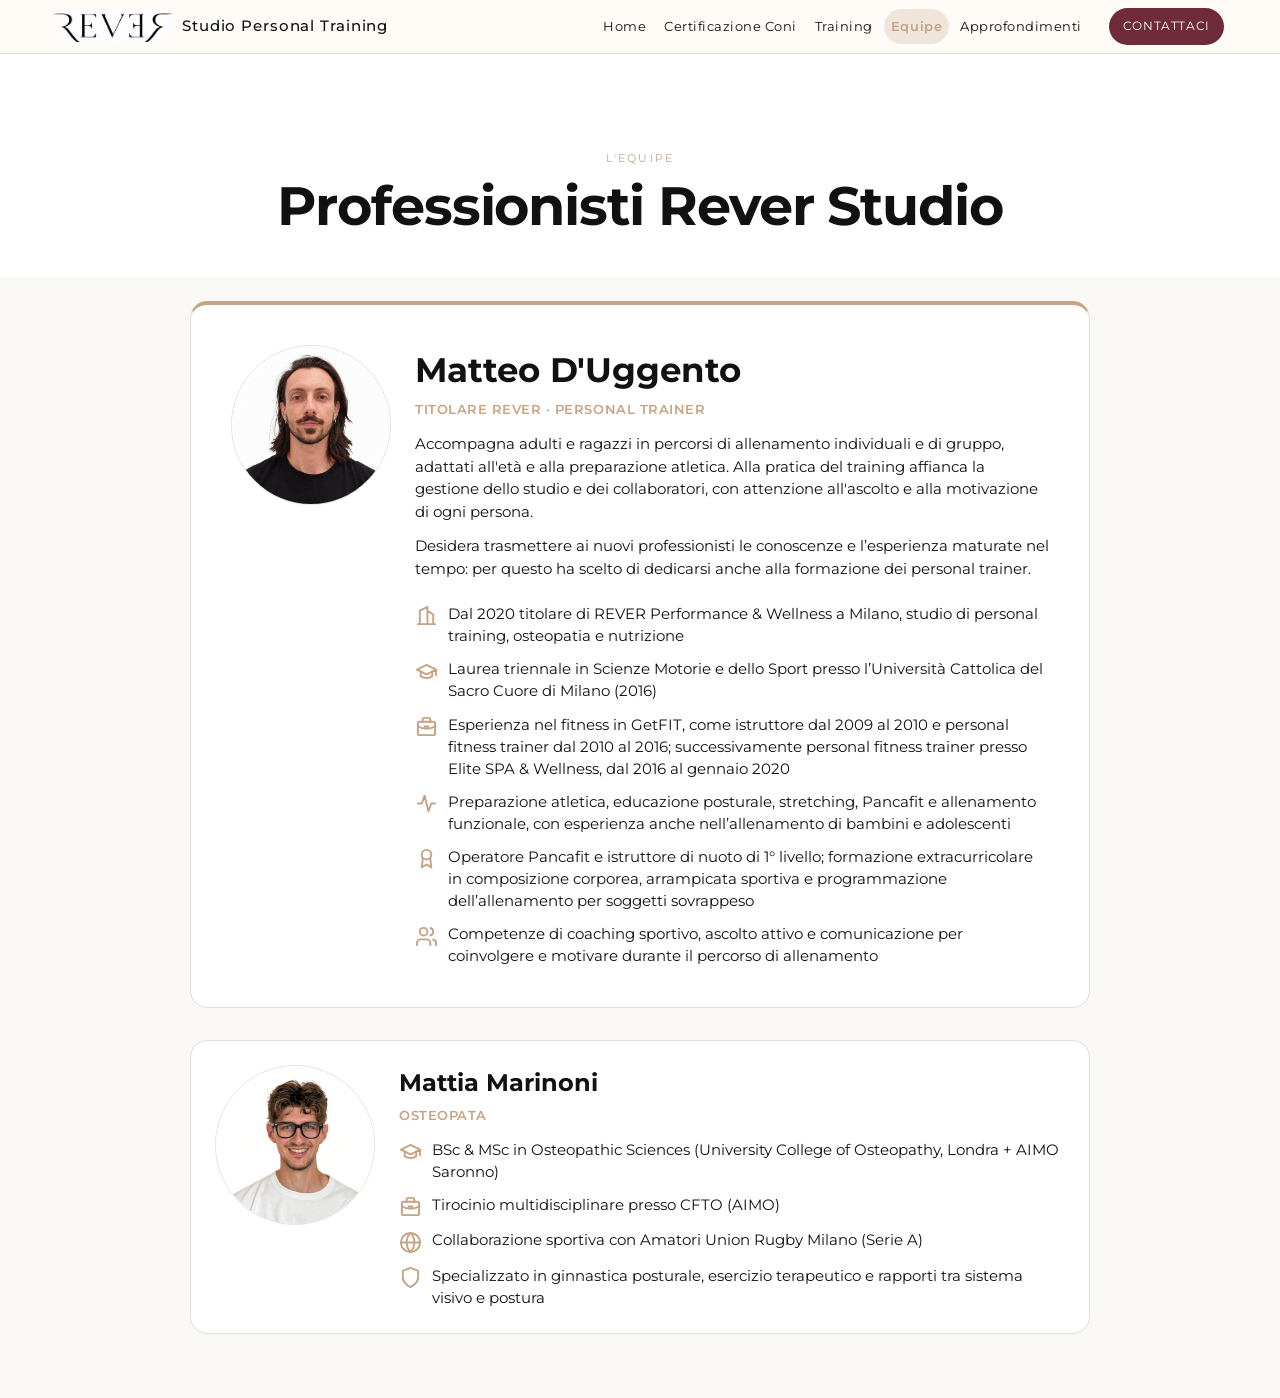
==== equipe.html @ 89bd0566 "Nasconde temporaneamente le sezioni Salute e Beauty Co-Authored-By: Claude Opus 5.5 <noreply@anthrop" ====
<!DOCTYPE html>
<html lang="it">
<head>
  <meta charset="UTF-8" />
  <meta name="viewport" content="width=device-width, initial-scale=1" />
  <title>L'Equipe — Studio Rever</title>
  <meta name="description" content="Il team di Studio Rever: Matteo D’Uggento, titolare e personal trainer, e Mattia Marinoni, osteopata." />
  <link rel="icon" type="image/svg+xml" href="images/favicon.svg" />
  <link rel="preconnect" href="https://fonts.googleapis.com" />
  <link rel="preconnect" href="https://fonts.gstatic.com" crossorigin />
  <link href="https://fonts.googleapis.com/css2?family=Montserrat:wght@400;500;600;700&display=swap" rel="stylesheet" />
  <link rel="stylesheet" href="css/style.css" />
</head>
<body>
  <header class="nav">
    <div class="nav-bar">
      <a class="brand" href="index.html">
        <span class="brand-logo" role="img" aria-label="Rever"><img src="images/rever-wordmark.png" alt="" /></span>
        <span class="brand-text">Studio Personal Training</span>
      </a>
      <nav class="nav-links" aria-label="Principale">
        <a href="index.html">Home</a>
        <a href="formazione.html">Certificazione Coni</a>
        <a href="training.html">Training</a>
        <a href="index.html#salute" hidden>Salute</a>
        <a href="index.html#beauty" hidden>Beauty</a>
        <a href="equipe.html" class="active" aria-current="page">Equipe</a>
        <a href="index.html#approfondimenti">Approfondimenti</a>
      </nav>
      <div class="nav-actions">
        <a class="cta" href="https://wa.me/39XXXXXXXXXX" target="_blank" rel="noopener">Contattaci</a>
        <button class="nav-toggle" type="button" aria-label="Apri menu" aria-expanded="false">
          <span></span><span></span>
        </button>
      </div>
    </div>
    <nav class="nav-mobile" hidden aria-label="Mobile">
      <a href="index.html">Home</a>
      <a href="formazione.html">Certificazione Coni</a>
      <a href="training.html">Training</a>
      <a href="index.html#salute" hidden>Salute</a>
      <a href="index.html#beauty" hidden>Beauty</a>
      <a href="equipe.html" class="active" aria-current="page">Equipe</a>
      <a href="index.html#approfondimenti">Approfondimenti</a>
      <a class="cta" href="https://wa.me/39XXXXXXXXXX" target="_blank" rel="noopener">Contattaci</a>
    </nav>
  </header>

  <main>
    <section class="page-hero">
      <p class="eyebrow">L'Equipe</p>
      <h1>Professionisti Rever Studio</h1>
    </section>

    <section class="equipe">
      <div class="container">
        <article class="member member-owner" aria-labelledby="matteo-name">
          <img class="matteo-portrait" src="images/matteo-ritratto-barba.png" alt="Matteo D’Uggento" />
          <div class="member-info">
            <h2 id="matteo-name">Matteo D'Uggento</h2>
            <p class="role">Titolare REVER · Personal Trainer</p>
            <p>Accompagna adulti e ragazzi in percorsi di allenamento individuali e di gruppo, adattati all'età e alla preparazione atletica. Alla pratica del training affianca la gestione dello studio e dei collaboratori, con attenzione all'ascolto e alla motivazione di ogni persona.</p>
            <p>Desidera trasmettere ai nuovi professionisti le conoscenze e l’esperienza maturate nel tempo: per questo ha scelto di dedicarsi anche alla formazione dei personal trainer.</p>
            <ul class="cv-list">
              <li><svg class="icon" aria-hidden="true" focusable="false" viewBox="0 0 24 24" width="20" height="20" fill="none" stroke="currentColor" stroke-width="2" stroke-linecap="round" stroke-linejoin="round"><path d="M3 21h18M5 21V7l8-4v18M19 21V11l-6-4"/></svg><span>Dal 2020 titolare di REVER Performance &amp; Wellness a Milano, studio di personal training, osteopatia e nutrizione</span></li>
              <li><svg class="icon" aria-hidden="true" focusable="false" viewBox="0 0 24 24" width="20" height="20" fill="none" stroke="currentColor" stroke-width="2" stroke-linecap="round" stroke-linejoin="round"><path d="M22 10v6M2 10l10-5 10 5-10 5z"/><path d="M6 12v5c3 1.7 6 1.7 6 1.7s3 0 6-1.7v-5"/></svg><span>Laurea triennale in Scienze Motorie e dello Sport presso l’Università Cattolica del Sacro Cuore di Milano (2016)</span></li>
              <li><svg class="icon" aria-hidden="true" focusable="false" viewBox="0 0 24 24" width="20" height="20" fill="none" stroke="currentColor" stroke-width="2" stroke-linecap="round" stroke-linejoin="round"><rect x="3" y="7" width="18" height="14" rx="2"/><path d="M8 7V5a2 2 0 0 1 2-2h4a2 2 0 0 1 2 2v2M3 12a20 20 0 0 0 18 0M10 12h4"/></svg><span>Esperienza nel fitness in GetFIT, come istruttore dal 2009 al 2010 e personal fitness trainer dal 2010 al 2016; successivamente personal fitness trainer presso Elite SPA &amp; Wellness, dal 2016 al gennaio 2020</span></li>
              <li><svg class="icon" aria-hidden="true" focusable="false" viewBox="0 0 24 24" width="20" height="20" fill="none" stroke="currentColor" stroke-width="2" stroke-linecap="round" stroke-linejoin="round"><path d="M3 12h4l3-8 4 16 3-8h4"/></svg><span>Preparazione atletica, educazione posturale, stretching, Pancafit e allenamento funzionale, con esperienza anche nell’allenamento di bambini e adolescenti</span></li>
              <li><svg class="icon" aria-hidden="true" focusable="false" viewBox="0 0 24 24" width="20" height="20" fill="none" stroke="currentColor" stroke-width="2" stroke-linecap="round" stroke-linejoin="round"><circle cx="12" cy="8" r="5"/><path d="m8.2 11.3-1.2 10 5-3 5 3-1.2-10"/></svg><span>Operatore Pancafit e istruttore di nuoto di 1° livello; formazione extracurricolare in composizione corporea, arrampicata sportiva e programmazione dell’allenamento per soggetti sovrappeso</span></li>
              <li><svg class="icon" aria-hidden="true" focusable="false" viewBox="0 0 24 24" width="20" height="20" fill="none" stroke="currentColor" stroke-width="2" stroke-linecap="round" stroke-linejoin="round"><path d="M16 21v-2a4 4 0 0 0-4-4H6a4 4 0 0 0-4 4v2M22 21v-2a4 4 0 0 0-3-3.87"/><circle cx="9" cy="7" r="4"/><path d="M16 3.13a4 4 0 0 1 0 7.75"/></svg><span>Competenze di coaching sportivo, ascolto attivo e comunicazione per coinvolgere e motivare durante il percorso di allenamento</span></li>
            </ul>
          </div>
        </article>

        <article class="member">
          <span class="marinoni-frame"><img src="images/mattia-marinoni.jpg" alt="Mattia Marinoni" /></span>
          <div class="member-info">
            <h2>Mattia Marinoni</h2>
            <p class="role">Osteopata</p>
            <ul class="cv-list">
              <li><svg class="icon" viewBox="0 0 24 24" width="20" height="20" fill="none" stroke="currentColor" stroke-width="2" stroke-linecap="round" stroke-linejoin="round"><path d="M22 10v6M2 10l10-5 10 5-10 5z"/><path d="M6 12v5c3 1.7 6 1.7 6 1.7s3 0 6-1.7v-5"/></svg> BSc & MSc in Osteopathic Sciences (University College of Osteopathy, Londra + AIMO Saronno)</li>
              <li><svg class="icon" viewBox="0 0 24 24" width="20" height="20" fill="none" stroke="currentColor" stroke-width="2" stroke-linecap="round" stroke-linejoin="round"><rect x="3" y="7" width="18" height="14" rx="2"/><path d="M8 7V5a2 2 0 0 1 2-2h4a2 2 0 0 1 2 2v2M3 12a20 20 0 0 0 18 0M10 12h4"/></svg> Tirocinio multidisciplinare presso CFTO (AIMO)</li>
              <li><svg class="icon" viewBox="0 0 24 24" width="20" height="20" fill="none" stroke="currentColor" stroke-width="2" stroke-linecap="round" stroke-linejoin="round"><circle cx="12" cy="12" r="10"/><path d="M12 2a14.5 14.5 0 0 0 0 20 14.5 14.5 0 0 0 0-20"/><path d="M2 12h20"/></svg> Collaborazione sportiva con Amatori Union Rugby Milano (Serie A)</li>
              <li><svg class="icon" viewBox="0 0 24 24" width="20" height="20" fill="none" stroke="currentColor" stroke-width="2" stroke-linecap="round" stroke-linejoin="round"><path d="M12 22s8-4 8-10V5l-8-3-8 3v7c0 6 8 10 8 10z"/></svg> Specializzato in ginnastica posturale, esercizio terapeutico e rapporti tra sistema visivo e postura</li>
            </ul>
          </div>
        </article>
      </div>
    </section>
  </main>
  <script src="js/main.js"></script>
</body>
</html>
---- css/style.css ----
:root {
  --white: #ffffff;
  --brown: #c4a484;
  --burgundy: #702b3a;
  --burgundy-dark: #4f1b27;
  --brown-light: #e8d5c4;
  --black: #111111;
  --ink: #111111;
  --muted: #5c534c;
  --paper: #ffffff;
  --cream: #faf8f5;
  --line: rgba(17, 17, 17, 0.12);
  --ease: cubic-bezier(0.2, 0, 0, 1);
}

* { box-sizing: border-box; margin: 0; padding: 0; }
html { scroll-behavior: smooth; }
body {
  font-family: "Montserrat", sans-serif;
  background: var(--cream);
  color: var(--ink);
  line-height: 1.5;
  font-weight: 400;
  overflow-x: hidden;
}
a { color: inherit; text-decoration: none; }
button { font: inherit; cursor: pointer; background: none; border: 0; }
img { max-width: 100%; height: auto; }

.nav {
  position: sticky;
  top: 0;
  z-index: 20;
  padding: 0;
  background: rgba(255, 252, 248, 0.95);
  border-bottom: 1px solid var(--line);
  backdrop-filter: blur(12px);
}
.nav-bar {
  max-width: 1200px;
  margin: 0 auto;
  display: flex;
  align-items: center;
  gap: 12px;
  padding: 10px 20px;
  background: transparent;
  border: none;
  border-radius: 0;
}
.brand {
  display: flex;
  align-items: center;
  gap: 10px;
  min-width: 0;
  flex: 1;
}
.brand-logo {
  height: 26px;
  width: auto;
  display: block;
  flex-shrink: 0;
}
.brand-text {
  font-family: "Montserrat", sans-serif;
  font-size: 0.82rem;
  font-weight: 500;
  letter-spacing: 0.06em;
  line-height: 1.15;
  color: var(--ink);
  white-space: nowrap;
  overflow: hidden;
  text-overflow: ellipsis;
}

.nav-links {
  display: none;
  margin-left: auto;
  align-items: center;
  gap: 4px;
}
.nav-links a {
  padding: 8px 12px;
  font-size: 0.84rem;
  letter-spacing: 0.04em;
  border-radius: 999px;
}
.nav-links a:hover { background: rgba(196, 164, 132, 0.25); color: var(--brown); }

.nav-actions { display: flex; align-items: center; gap: 6px; margin-left: auto; flex-shrink: 0; }
.nav-links + .nav-actions { margin-left: 0; }

.cta {
  display: inline-flex;
  align-items: center;
  justify-content: center;
  padding: 9px 14px;
  border-radius: 999px;
  background: var(--burgundy);
  color: #fff;
  font-size: 0.78rem;
  letter-spacing: 0.05em;
  text-transform: uppercase;
  white-space: nowrap;
}
.cta:hover { background: var(--burgundy-dark); }

.nav-toggle {
  width: 38px;
  height: 38px;
  position: relative;
  border-radius: 999px;
  border: 1px solid var(--line);
  flex-shrink: 0;
}
.nav-toggle span {
  position: absolute;
  left: 10px;
  right: 10px;
  height: 1.5px;
  background: var(--ink);
}
.nav-toggle span:first-child { top: 14px; }
.nav-toggle span:last-child { bottom: 14px; }
.nav-toggle[aria-expanded="true"] span:first-child { top: 18px; transform: rotate(45deg); }
.nav-toggle[aria-expanded="true"] span:last-child { bottom: 18px; transform: rotate(-45deg); }

.nav-mobile {
  max-width: 1180px;
  margin: 8px auto 0;
  display: flex;
  flex-direction: column;
  gap: 4px;
  padding: 12px;
  background: var(--paper);
  border: 1px solid var(--line);
  border-radius: 1.2rem;
}
.nav-mobile[hidden] { display: none; }
.nav-mobile a { padding: 12px 12px; text-align: center; }
.nav-mobile .cta { margin-top: 6px; }

.hero {
  min-height: 70vh;
  display: flex;
  flex-direction: column;
  align-items: center;
  justify-content: center;
  text-align: center;
  padding: 6rem 16px 3rem;
  background: var(--white);
  color: var(--ink);
}
.hero-logo { width: min(420px, 80vw); height: auto; margin-bottom: 1.2rem; }
.eyebrow {
  letter-spacing: 0.18em;
  text-transform: uppercase;
  font-size: 0.7rem;
  color: var(--brown);
  margin-bottom: 0.5rem;
}
h1 {
  font-family: "Montserrat", sans-serif;
  font-weight: 500;
  font-size: clamp(1.8rem, 6vw, 3.2rem);
  line-height: 1.15;
}
.block { min-height: 10vh; }
.studio-preview { width: min(1080px, 92vw); margin: 0 auto 3rem; }
.studio-preview img {
  width: 100%;
  display: block;
  border-radius: 1rem;
  border: 1px solid var(--line);
}

@media (min-width: 1180px) {
  .nav-links { display: flex; }
  .nav-toggle { display: none; }
  .brand-logo { height: 32px; }
  .brand-text { font-size: 0.92rem; }
  .nav { padding: 0; }
  .nav-bar { padding: 8px 16px 8px 14px; gap: 20px; }
  .hero { min-height: 78vh; padding: 7rem 20px 4rem; }
}

.formazione { padding: 4rem 16px 3rem; background: var(--white); }
.formazione .container { max-width: 900px; margin: 0 auto; }
.formazione h2 {
  font-family: "Montserrat", sans-serif;
  font-weight: 500;
  font-size: clamp(1.7rem, 5vw, 2.8rem);
  margin: 0.4rem 0 0.8rem;
  color: var(--black);
}
.formazione .lead { color: var(--muted); margin-bottom: 1.5rem; font-size: 1rem; }
.formazione .punti { list-style: none; display: flex; flex-direction: column; gap: 1rem; }
.formazione .punti li {
  padding: 1rem 1.1rem;
  background: var(--cream);
  border-left: 4px solid var(--brown);
  border-radius: 0.6rem;
  line-height: 1.55;
}
.formazione .punti strong { color: var(--black); }

/* Pagina formazione */
.page-hero { padding: 6rem 16px 2.5rem; text-align: center; background: var(--white); }
.page-hero h1 { font-size: clamp(1.9rem, 6vw, 3.4rem); font-weight: 700; letter-spacing: -0.02em; }
.programma { padding: 1.5rem 16px 4rem; background: var(--cream); }
.programma .container { max-width: 1000px; margin: 0 auto; display: flex; flex-direction: column; gap: 2rem; }
.modulo { background: var(--white); border: 1px solid var(--line); border-radius: 1.1rem; padding: 1.3rem 1.2rem 1.5rem; }
.modulo header { display: flex; align-items: center; gap: 0.8rem; margin-bottom: 1.2rem; flex-wrap: wrap; }
.modulo .ore { background: var(--brown); color: var(--white); font-size: 0.72rem; font-weight: 700; letter-spacing: 0.08em; text-transform: uppercase; padding: 4px 10px; border-radius: 999px; }
.modulo h2 { font-size: 1.3rem; font-weight: 700; letter-spacing: -0.01em; }

.rami {
  display: grid;
  grid-template-columns: 1fr;
  gap: 1rem;
}
@media (min-width: 720px) {
  .rami { grid-template-columns: 1fr 1fr; }
  .rami-3 { grid-template-columns: 1fr 1fr; }
  .rami-3 .ramo:last-child { grid-column: 1 / -1; }
}
.ramo {
  background: #fff;
  padding: 1.1rem 1.15rem 1.2rem;
  border-radius: 0.9rem;
  border: 1px solid var(--line);
  box-shadow: 0 1px 2px rgba(17,17,17,0.03);
  transition: box-shadow 0.2s var(--ease);
}
.ramo:hover { box-shadow: 0 4px 16px rgba(17,17,17,0.06); }
.ramo h3 {
  font-size: 0.95rem;
  font-weight: 600;
  margin-bottom: 0.55rem;
  color: var(--black);
  letter-spacing: -0.01em;
}
.ramo ul {
  padding-left: 1.1rem;
  display: flex;
  flex-direction: column;
  gap: 0.35rem;
  list-style: disc;
}
.ramo li {
  font-size: 0.88rem;
  line-height: 1.45;
  color: var(--ink);
}
.teaser { padding: 3rem 16px; text-align: center; background: var(--white); }
.teaser .container { max-width: 720px; margin: 0 auto; }
.teaser h2 { font-size: clamp(1.6rem, 5vw, 2.4rem); font-weight: 700; margin: 0.4rem 0 0.7rem; }
.teaser .lead { margin-bottom: 1.4rem; }
.nav-links a.active { background: rgba(196, 164, 132, 0.25); color: var(--brown); font-weight: 600; }

/* Pagina equipe */
.equipe { padding: 1.5rem 16px 4rem; background: var(--cream); }
.equipe .container { max-width: 900px; margin: 0 auto; }
.member {
  background: var(--white);
  border: 1px solid var(--line);
  border-radius: 1.1rem;
  padding: 1.5rem;
  display: flex;
  gap: 1.5rem;
  align-items: flex-start;
}
.member img {
  width: 160px;
  height: 160px;
  border-radius: 50%;
  object-fit: cover;
  flex-shrink: 0;
  border: 1px solid var(--line);
}
.member-info h2 { font-size: 1.5rem; font-weight: 700; margin-bottom: 0.3rem; }
.member .role { color: var(--brown); font-weight: 600; letter-spacing: 0.04em; text-transform: uppercase; font-size: 0.82rem; margin-bottom: 0.8rem; }
.member-info p { margin-bottom: 0.7rem; color: var(--ink); font-size: 0.95rem; }

@media (max-width: 680px) {
  .member {
    flex-direction: column;
    align-items: center;
    text-align: center;
    padding: 1.4rem 1.2rem;
  }
  .member img {
    width: 180px;
    height: 180px;
    margin-bottom: 0.5rem;
  }
  .member-info h2 { font-size: 1.4rem; }
  .nav-bar { gap: 8px; padding: 6px 10px; }
  .brand-text { font-size: 0.75rem; }
  .cta { padding: 8px 12px; font-size: 0.72rem; }
  .page-hero { padding: 5rem 16px 2rem; }
  .hero { padding: 5rem 16px 2.5rem; }
}

@media (max-width: 480px) {
  .brand-text { display: none; }
  .member img { width: 160px; height: 160px; }
  .nav { top: 0; }
}

/* CV sintetico con icone */
.cv-list {
  list-style: none;
  padding: 0;
  margin: 0.6rem 0 0;
  display: flex;
  flex-direction: column;
  gap: 0.7rem;
}
.cv-list li {
  display: flex;
  align-items: flex-start;
  gap: 0.65rem;
  font-size: 0.95rem;
  line-height: 1.45;
  color: var(--ink);
}
.cv-list .icon {
  flex-shrink: 0;
  font-size: 1.15rem;
  line-height: 1.3;
  margin-top: 0.05rem;
}
@media (max-width: 680px) {
  .cv-list li { justify-content: center; text-align: left; }
}

/* SVG icons consistent across OS */
.icon {
  display: inline-flex;
  align-items: center;
  justify-content: center;
  flex-shrink: 0;
}
.cv-list .icon {
  width: 1.25em;
  height: 1.25em;
  color: var(--brown);
  margin-top: 0.08rem;
}
.ore {
  display: inline-flex;
  align-items: center;
  gap: 0.35em;
}
.ore .icon {
  width: 1.15em;
  height: 1.15em;
  color: #fff;
  stroke: #fff;
  flex-shrink: 0;
}

/* Il titolare apre la pagina con un profilo più ampio. */
.equipe .container { display: flex; flex-direction: column; gap: 2rem; }
.member-info { min-width: 0; }
.member-owner { border-top: 4px solid var(--brown); padding: clamp(1.4rem, 4vw, 2.5rem); }
.member-owner .member-info h2 { font-size: clamp(1.6rem, 4vw, 2.1rem); }
.member-owner .member-intro { font-size: 1.05rem; line-height: 1.65; }
.member-owner .cv-list { margin-top: 1.4rem; }
.member-owner .eyebrow { color: var(--muted); font-size: 0.7rem; }

/* Logo originale, inquadrato senza alterarne il disegno. */
.brand-logo, .hero-logo { position: relative; overflow: hidden; display: block; aspect-ratio: 3.7 / 1; }
.brand-logo { width: 96px; height: auto; }
.hero-logo { width: min(420px, 80vw); height: auto; }
.brand-logo img, .hero-logo img { position: absolute; width: 150%; max-width: none; height: auto; left: 50%; top: 50%; transform: translate(-50%, -50%); }
.modulo .ore { width: 30px; height: 30px; padding: 0; justify-content: center; border-radius: 50%; }
@media (min-width: 980px) { .brand-logo { width: 118px; height: auto; } }

.member .matteo-portrait { object-position: 50% 35%; }

.marinoni-frame { display: block; width: 160px; height: 160px; border-radius: 50%; overflow: hidden; flex-shrink: 0; border: 1px solid var(--line); }
.member .marinoni-frame img { display: block; width: 100%; height: 100%; border: 0; border-radius: 0; transform: scale(1.2); transform-origin: 50% 0%; }
@media (min-width: 481px) and (max-width: 680px) { .marinoni-frame { width: 180px; height: 180px; margin-bottom: 0.5rem; } }

.modulo .ore-plus { width: auto; height: auto; padding: 4px 10px; border-radius: 999px; }
.modulo-plus .ramo { color: var(--ink); }
.modulo-plus .ramo p { font-size: 0.88rem; line-height: 1.55; }

.download-programma { margin-top: 1.2rem; }
.modulo-plus { background: var(--black); color: var(--white); border: 1px solid var(--black); padding: clamp(1.5rem, 3vw, 2rem); box-shadow: 0 8px 26px rgba(100, 73, 49, 0.09); }
.modulo-plus h2 { font-size: clamp(1.35rem, 3vw, 1.8rem); }
.modulo-plus .ore-plus { background: var(--white); color: var(--black); }
.modulo-plus .ore-plus .icon { color: var(--black); stroke: currentColor; }
.plus-eyebrow { color: var(--white); font-size: 0.72rem; font-weight: 700; letter-spacing: 0.1em; text-transform: uppercase; margin-bottom: 0.75rem; }

/* Foto dello studio sotto la hero. */
.hero-content { display: flex; flex-direction: column; align-items: center; }
.hero-photo { position: relative; width: min(840px, 92vw); margin: 0 auto 3rem; overflow: hidden; border-radius: 1rem; background: var(--black); }
.hero-photo img { display: block; width: 100%; height: auto; filter: blur(2px); }
.hero-photo::after { content: ""; position: absolute; inset: 0; background: rgba(0, 0, 0, 0.55); pointer-events: none; }

/* Capitoli del programma, in sequenza verticale. */
.programma .modulo:not(.modulo-plus) .rami { grid-template-columns: 1fr; }
.programma .modulo:not(.modulo-plus) .ramo { grid-column: auto; }
.programma .modulo:not(.modulo-plus) .ramo h3 { margin-bottom: 0; }
.service-section { scroll-margin-top: 5rem; }

/* Le card del corso si affiancano sui display ampi. */
.programma .container { display: grid; grid-template-columns: 1fr; align-items: start; }
.programma .modulo-plus { grid-column: 1 / -1; }
.chapter-list { padding-left: 1.2rem; display: flex; flex-direction: column; gap: 0.65rem; }
.chapter-list li { padding-left: 0.1rem; font-size: 0.95rem; line-height: 1.5; }
@media (min-width: 720px) { .programma .container { grid-template-columns: repeat(2, minmax(0, 1fr)); } }
@media (min-width: 1180px) { .nav-links a { padding: 8px 7px; font-size: 0.8rem; } }

/* Sei card in due file da tre, adattate agli schermi piccoli. */
.programma .container { display: flex; max-width: 1200px; }
.chapter-cards { display: grid; width: 100%; grid-template-columns: 1fr; gap: 1rem; align-items: stretch; }
.chapter-cards .modulo { min-width: 0; }
@media (min-width: 600px) { .chapter-cards { grid-template-columns: repeat(2, minmax(0, 1fr)); } }
@media (min-width: 980px) { .chapter-cards { grid-template-columns: repeat(3, minmax(0, 1fr)); } }

/* Collegamento al profilo del formatore. */
.course-trainer { display: flex; width: fit-content; align-items: center; gap: 0.65rem; margin: 1.2rem auto 0; text-align: left; border-radius: 999px; }
.course-trainer img { width: 48px; height: 48px; object-fit: cover; object-position: 50% 35%; border-radius: 50%; border: 1px solid var(--line); }
.course-trainer span { display: block; }
.course-trainer-label { color: var(--muted); font-size: 0.72rem; }
.course-trainer strong { display: block; font-size: 0.88rem; }
.course-trainer:hover strong { color: var(--burgundy); text-decoration: underline; }
.course-trainer:focus-visible { outline: 3px solid var(--burgundy); outline-offset: 4px; }
#matteo-name { scroll-margin-top: 5rem; }

/* Pagina personal training */
.training-page { background: var(--cream); }
.training-intro { max-width: 1440px; margin: 0 auto; padding: clamp(2rem, 5vw, 5rem) clamp(1rem, 4vw, 4rem); display: grid; grid-template-columns: 1fr 0.9fr; gap: clamp(2rem, 5vw, 5rem); align-items: center; }
.training-intro-copy { max-width: 660px; }
.training-intro h1 { font-size: clamp(2.7rem, 5.5vw, 5.2rem); font-weight: 700; letter-spacing: -0.045em; line-height: 1.05; }
.training-intro h1 span { display: block; color: var(--ink); }
.training-lead { margin-top: 1.5rem; max-width: 36rem; font-size: clamp(1rem, 1.4vw, 1.15rem); line-height: 1.7; color: var(--muted); }
.training-coach { display: inline-flex; align-items: center; gap: 0.9rem; margin-top: 2rem; padding: 0.55rem 1.1rem 0.55rem 0.55rem; border: 1px solid var(--line); border-radius: 999px; background: var(--white); }
.training-coach img { width: 58px; height: 58px; border-radius: 50%; object-fit: cover; object-position: 50% 35%; }
.training-coach small, .training-coach strong, .training-link { display: block; }
.training-coach small { color: var(--muted); font-size: 0.7rem; }
.training-coach strong { font-size: 0.88rem; }
.training-link, .training-profile-link { color: var(--burgundy); font-size: 0.78rem; font-weight: 600; }
.training-coach:hover .training-link, .training-profile-link:hover { text-decoration: underline; }
.training-coach:focus-visible, .training-profile-link:focus-visible { outline: 3px solid var(--burgundy); outline-offset: 4px; }
.training-photo { border-radius: 1.3rem; overflow: hidden; background: #e8d5c4; }
.training-photo img { display: block; width: 100%; height: auto; }
.training-method { padding: clamp(3.5rem, 6vw, 6rem) 1rem; background: var(--white); }
.training-container { max-width: 1200px; margin: 0 auto; }
.training-section-heading { max-width: 730px; margin-bottom: 2rem; }
.training-section-heading h2, .training-details h2 { font-size: clamp(2rem, 4vw, 3.4rem); letter-spacing: -0.035em; line-height: 1.1; }
.training-section-heading > p:last-child { color: var(--muted); margin-top: 1rem; line-height: 1.7; }
.training-disciplines { display: grid; grid-template-columns: repeat(3, minmax(0, 1fr)); gap: 1rem; }
.training-disciplines article { border: 1px solid var(--line); border-radius: 1rem; background: var(--cream); padding: clamp(1.3rem, 2.5vw, 2rem); min-height: 235px; }
.training-number { display: block; color: var(--brown); font-size: 0.75rem; font-weight: 700; letter-spacing: 0.12em; margin-bottom: 2rem; }
.training-disciplines h3 { font-size: clamp(1.1rem, 1.7vw, 1.35rem); line-height: 1.25; margin-bottom: 0.8rem; }
.training-disciplines p { color: var(--muted); font-size: 0.9rem; line-height: 1.6; }
.training-details { padding: clamp(3.5rem, 6vw, 6rem) 1rem; }
.training-details-layout { display: grid; grid-template-columns: 1fr 1fr; gap: clamp(2rem, 7vw, 6rem); }
.training-details-layout > div:last-child p { color: var(--muted); line-height: 1.75; margin-bottom: 1rem; }
.training-profile-link { display: inline-block; margin-top: 0.5rem; font-size: 0.9rem; }
@media (max-width: 720px) {
  .training-intro, .training-details-layout { grid-template-columns: 1fr; }
  .training-intro { padding-top: 3.5rem; }
  .training-photo { max-width: 540px; }
  .training-disciplines { grid-template-columns: 1fr; }
  .training-disciplines article { min-height: 0; }
  .training-number { margin-bottom: 1.2rem; }
}

/* Pagina certificazione: gerarchia visiva condivisa con Training. */
.cert-page { background: var(--cream); }
.cert-intro { max-width: 1440px; margin: 0 auto; padding: clamp(3rem, 6vw, 5rem) clamp(1rem, 4vw, 4rem); display: grid; grid-template-columns: 1fr 0.9fr; gap: clamp(2rem, 5vw, 5rem); align-items: center; }
.cert-intro-copy { max-width: 660px; }
.cert-intro h1 { font-size: clamp(2.7rem, 5.5vw, 5.2rem); font-weight: 700; letter-spacing: -0.045em; line-height: 1.05; }
.cert-intro h1 span { display: block; }
.cert-lead { margin-top: 1.5rem; max-width: 36rem; font-size: clamp(1rem, 1.4vw, 1.15rem); line-height: 1.7; color: var(--muted); }
.cert-intro .training-coach { margin-top: 1.7rem; }
.cert-actions { display: flex; align-items: center; flex-wrap: wrap; gap: 1rem 1.5rem; margin-top: 1.7rem; }
.cert-actions .cta { white-space: normal; text-align: center; }
.cert-program-link { color: var(--burgundy); font-size: 0.85rem; font-weight: 600; }
.cert-program-link:hover { text-decoration: underline; }
.cert-program-link:focus-visible { outline: 3px solid var(--burgundy); outline-offset: 4px; }
.cert-cover { min-height: 490px; border-radius: 1.3rem; padding: clamp(1.5rem, 3vw, 2.5rem); background: #e8d5c4; display: flex; flex-direction: column; justify-content: space-between; }
.cert-cover-kicker, .cert-cover-footer { text-transform: uppercase; letter-spacing: 0.12em; font-size: 0.7rem; font-weight: 700; }
.cert-cover-main { padding: 2rem 0; }
.cert-cover-main > span { display: block; font-size: 1rem; letter-spacing: 0.2em; font-weight: 600; }
.cert-cover-main strong { display: block; font-size: clamp(6rem, 11vw, 10rem); letter-spacing: -0.08em; line-height: 0.9; font-weight: 700; }
.cert-cover-main strong span { font-size: 0.38em; vertical-align: top; letter-spacing: 0; }
.cert-cover-main p { margin-top: 1.2rem; font-size: 1.1rem; line-height: 1.4; }
.cert-cover-footer { display: flex; justify-content: space-between; gap: 1rem; border-top: 1px solid rgba(17,17,17,.25); padding-top: 1rem; }
.cert-page .programma { padding: clamp(2rem, 4vw, 4rem) 1rem 5rem; scroll-margin-top: 5rem; }
.cert-page .programma .container { gap: 2rem; }
.cert-chapters-heading { max-width: 730px; margin-top: 1.5rem; }
.cert-chapters-heading h2 { font-size: clamp(2rem, 4vw, 3.4rem); letter-spacing: -0.035em; line-height: 1.1; }
.cert-chapters-heading > p:last-child { color: var(--muted); margin-top: 1rem; line-height: 1.7; }
.cert-page .chapter-cards .modulo { padding: clamp(1.3rem, 2.5vw, 2rem); }
@media (max-width: 720px) {
  .cert-intro { grid-template-columns: 1fr; padding-top: 3.5rem; }
  .cert-cover { min-height: 350px; }
  .cert-cover-main strong { font-size: clamp(6rem, 23vw, 8rem); }
}
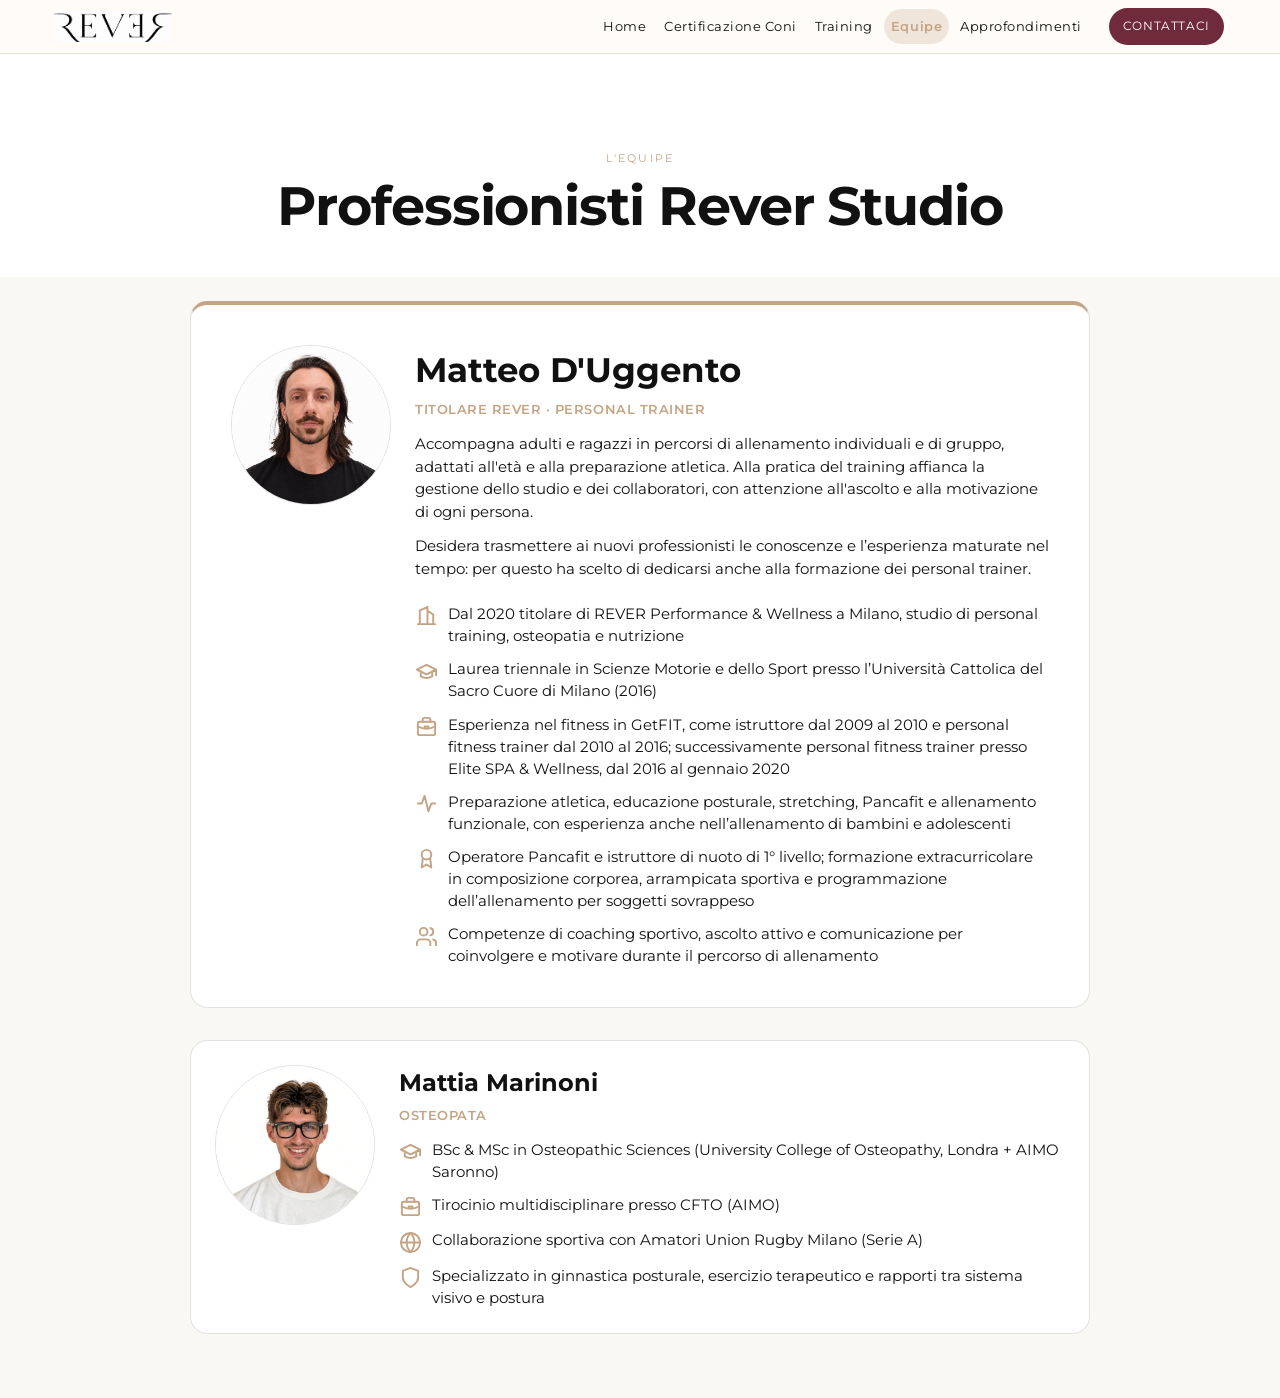
==== commit 572db212: "Rimuove la scritta Studio Personal Training dall'header Co-Authored-By: Claude Opus 5.5 <noreply@ant" ====
--- a/equipe.html
+++ b/equipe.html
@@ -16,7 +16,6 @@
     <div class="nav-bar">
       <a class="brand" href="index.html">
         <span class="brand-logo" role="img" aria-label="Rever"><img src="images/rever-wordmark.png" alt="" /></span>
-        <span class="brand-text">Studio Personal Training</span>
       </a>
       <nav class="nav-links" aria-label="Principale">
         <a href="index.html">Home</a>
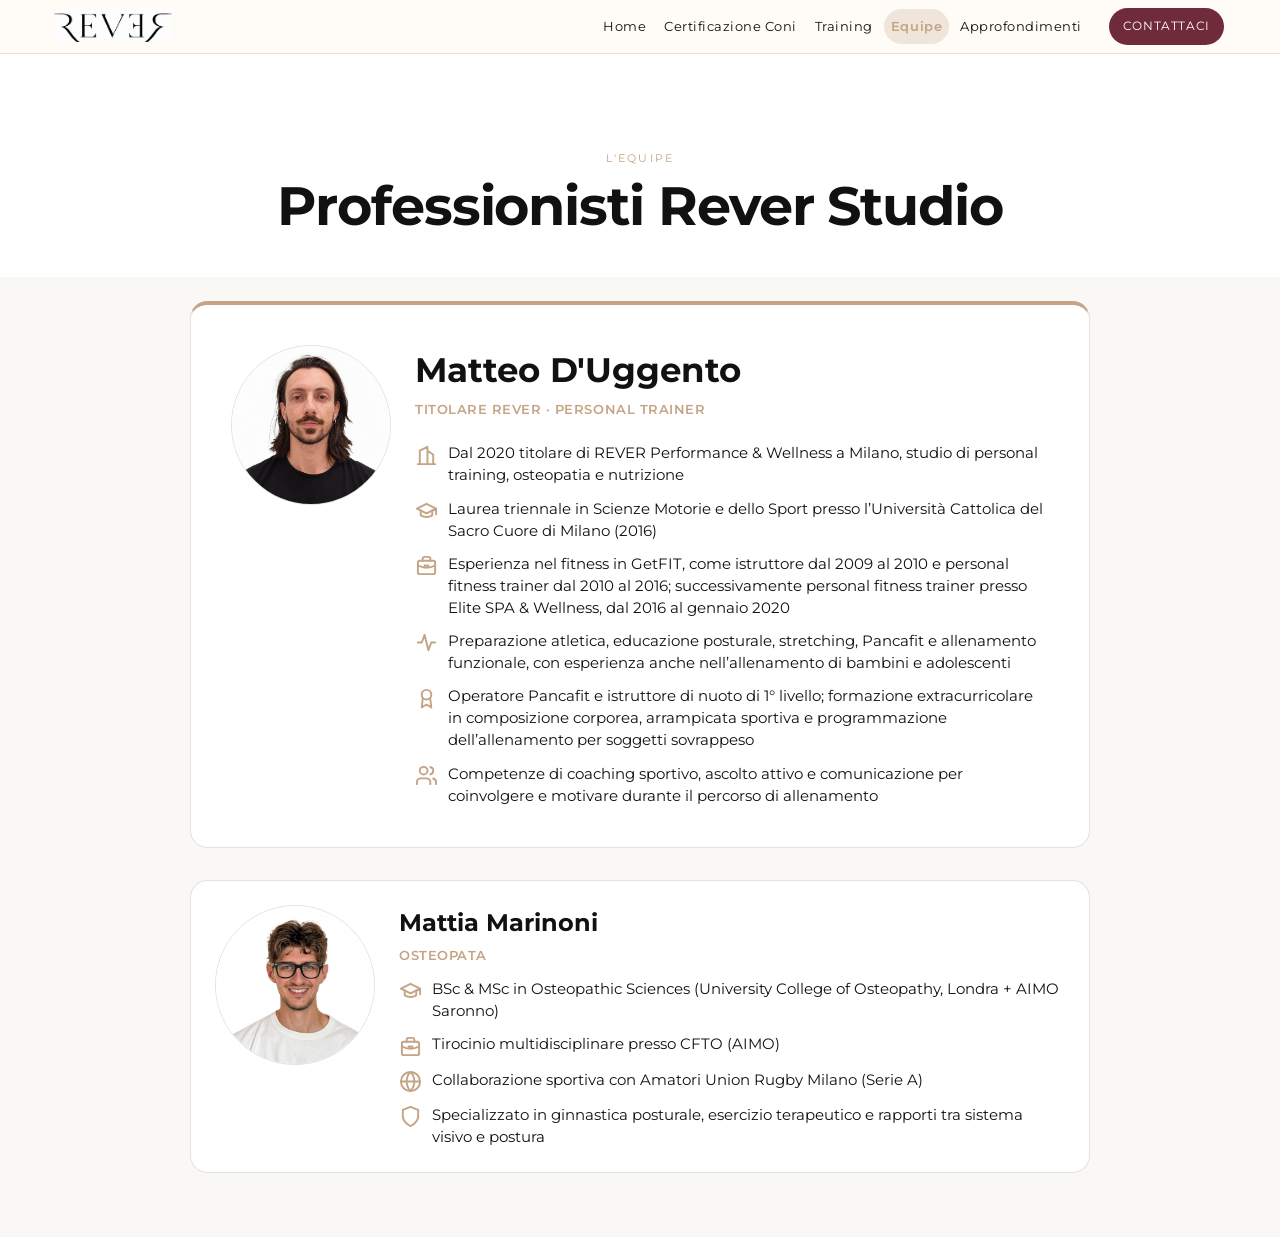
==== commit 4a1d6948: "Rimuove i paragrafi descrittivi dalla scheda di Matteo Co-Authored-By: Claude Opus 5.5 <noreply@anth" ====
--- a/equipe.html
+++ b/equipe.html
@@ -58,8 +58,6 @@
           <div class="member-info">
             <h2 id="matteo-name">Matteo D'Uggento</h2>
             <p class="role">Titolare REVER · Personal Trainer</p>
-            <p>Accompagna adulti e ragazzi in percorsi di allenamento individuali e di gruppo, adattati all'età e alla preparazione atletica. Alla pratica del training affianca la gestione dello studio e dei collaboratori, con attenzione all'ascolto e alla motivazione di ogni persona.</p>
-            <p>Desidera trasmettere ai nuovi professionisti le conoscenze e l’esperienza maturate nel tempo: per questo ha scelto di dedicarsi anche alla formazione dei personal trainer.</p>
             <ul class="cv-list">
               <li><svg class="icon" aria-hidden="true" focusable="false" viewBox="0 0 24 24" width="20" height="20" fill="none" stroke="currentColor" stroke-width="2" stroke-linecap="round" stroke-linejoin="round"><path d="M3 21h18M5 21V7l8-4v18M19 21V11l-6-4"/></svg><span>Dal 2020 titolare di REVER Performance &amp; Wellness a Milano, studio di personal training, osteopatia e nutrizione</span></li>
               <li><svg class="icon" aria-hidden="true" focusable="false" viewBox="0 0 24 24" width="20" height="20" fill="none" stroke="currentColor" stroke-width="2" stroke-linecap="round" stroke-linejoin="round"><path d="M22 10v6M2 10l10-5 10 5-10 5z"/><path d="M6 12v5c3 1.7 6 1.7 6 1.7s3 0 6-1.7v-5"/></svg><span>Laurea triennale in Scienze Motorie e dello Sport presso l’Università Cattolica del Sacro Cuore di Milano (2016)</span></li>
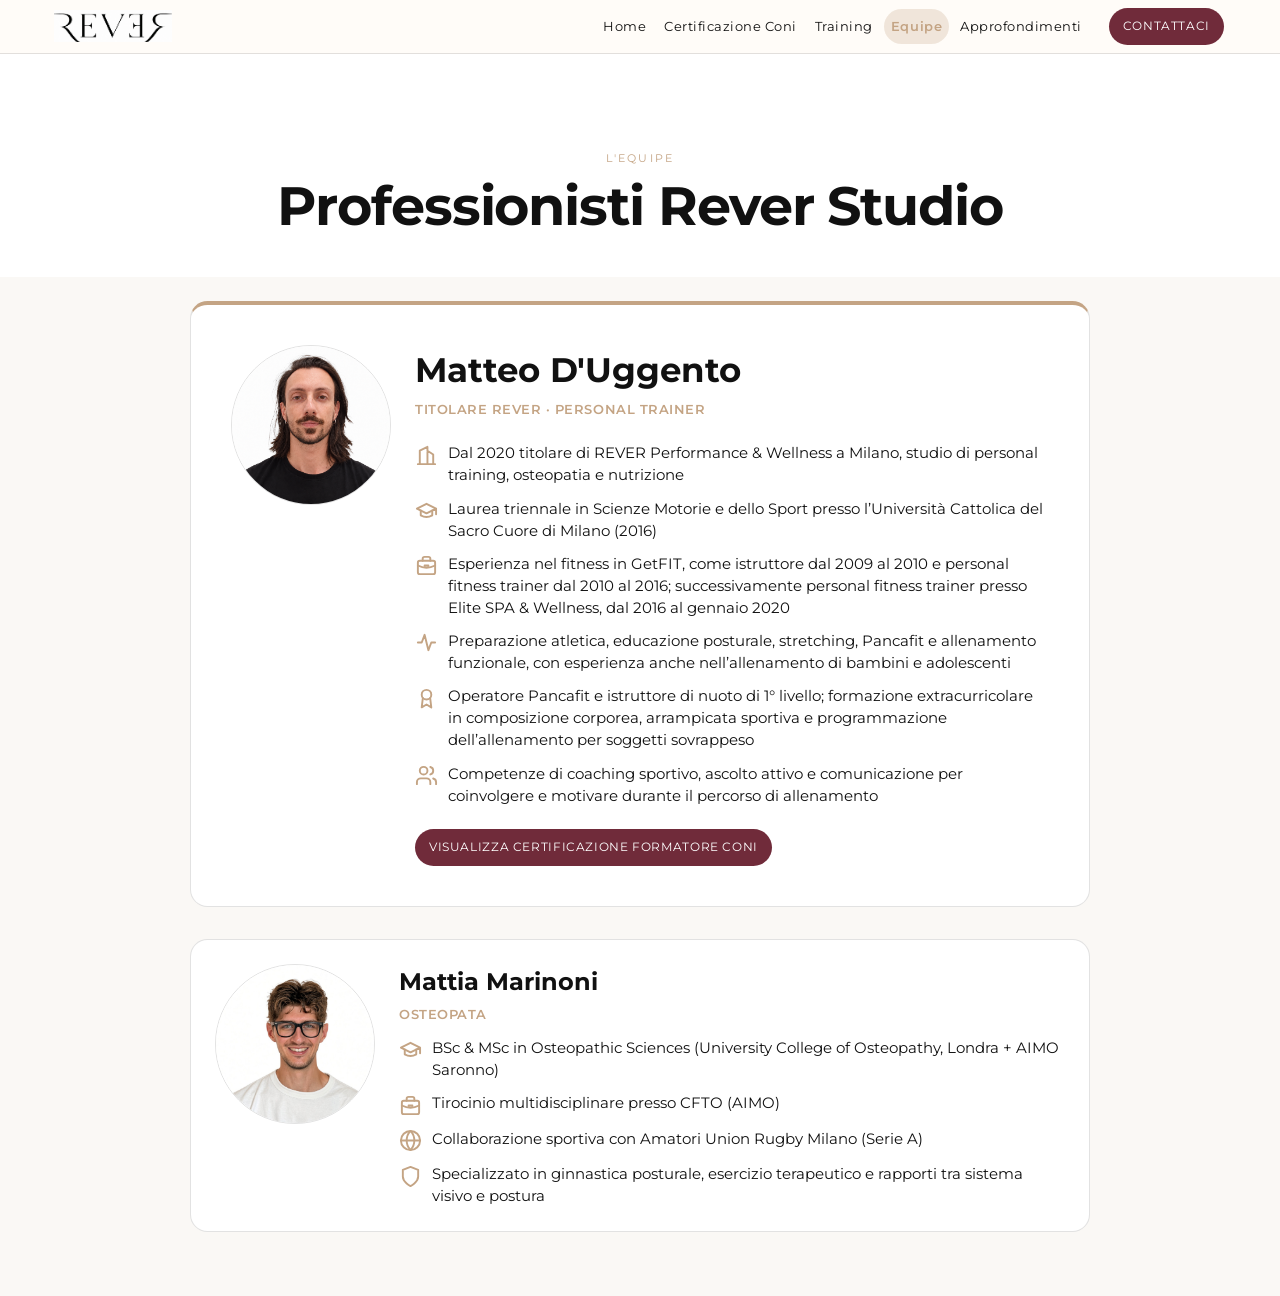
==== commit 1a7c3bfc: "Aggiunge la certificazione di Matteo con visualizzatore PDF in pagina Co-Authored-By: Claude Opus 5." ====
--- a/equipe.html
+++ b/equipe.html
@@ -66,6 +66,7 @@
               <li><svg class="icon" aria-hidden="true" focusable="false" viewBox="0 0 24 24" width="20" height="20" fill="none" stroke="currentColor" stroke-width="2" stroke-linecap="round" stroke-linejoin="round"><circle cx="12" cy="8" r="5"/><path d="m8.2 11.3-1.2 10 5-3 5 3-1.2-10"/></svg><span>Operatore Pancafit e istruttore di nuoto di 1° livello; formazione extracurricolare in composizione corporea, arrampicata sportiva e programmazione dell’allenamento per soggetti sovrappeso</span></li>
               <li><svg class="icon" aria-hidden="true" focusable="false" viewBox="0 0 24 24" width="20" height="20" fill="none" stroke="currentColor" stroke-width="2" stroke-linecap="round" stroke-linejoin="round"><path d="M16 21v-2a4 4 0 0 0-4-4H6a4 4 0 0 0-4 4v2M22 21v-2a4 4 0 0 0-3-3.87"/><circle cx="9" cy="7" r="4"/><path d="M16 3.13a4 4 0 0 1 0 7.75"/></svg><span>Competenze di coaching sportivo, ascolto attivo e comunicazione per coinvolgere e motivare durante il percorso di allenamento</span></li>
             </ul>
+            <a class="cta member-document" href="documenti/matteo-duggento-diploma-asi.pdf" target="_blank" rel="noopener" data-pdf-viewer aria-haspopup="dialog">Visualizza certificazione formatore CONI</a>
           </div>
         </article>
 
--- a/css/style.css
+++ b/css/style.css
@@ -367,6 +367,7 @@
 .member-owner .member-info h2 { font-size: clamp(1.6rem, 4vw, 2.1rem); }
 .member-owner .member-intro { font-size: 1.05rem; line-height: 1.65; }
 .member-owner .cv-list { margin-top: 1.4rem; }
+.member-document { margin-top: 1.4rem; }
 .member-owner .eyebrow { color: var(--muted); font-size: 0.7rem; }
 
 /* Logo originale, inquadrato senza alterarne il disegno. */
@@ -503,3 +504,14 @@
   .cert-cover { min-height: 350px; }
   .cert-cover-main strong { font-size: clamp(6rem, 23vw, 8rem); }
 }
+
+/* Visualizzatore PDF nella pagina. */
+.pdf-dialog { margin: auto; width: min(760px, 94vw); max-height: 92vh; max-height: 92dvh; padding: 0; border: 0; border-radius: 1rem; background: var(--cream); color: var(--ink); overflow: hidden; }
+.pdf-dialog[open] { display: flex; flex-direction: column; }
+.pdf-dialog::backdrop { background: rgba(0, 0, 0, 0.7); }
+.pdf-dialog-bar { display: flex; align-items: center; justify-content: space-between; gap: 1rem; padding: 0.7rem 0.8rem 0.7rem 1.1rem; border-bottom: 1px solid var(--line); }
+.pdf-dialog-title { font-size: 0.9rem; font-weight: 600; }
+.pdf-dialog-close { flex: none; width: 40px; height: 40px; border: 1px solid var(--line); border-radius: 50%; background: transparent; color: inherit; font-size: 1.4rem; line-height: 1; cursor: pointer; }
+.pdf-dialog-body { overflow-y: auto; min-height: 200px; overflow-anchor: none; }
+.pdf-dialog-body canvas { display: block; width: 100%; height: auto; }
+.pdf-dialog-status { padding: 2rem; text-align: center; }
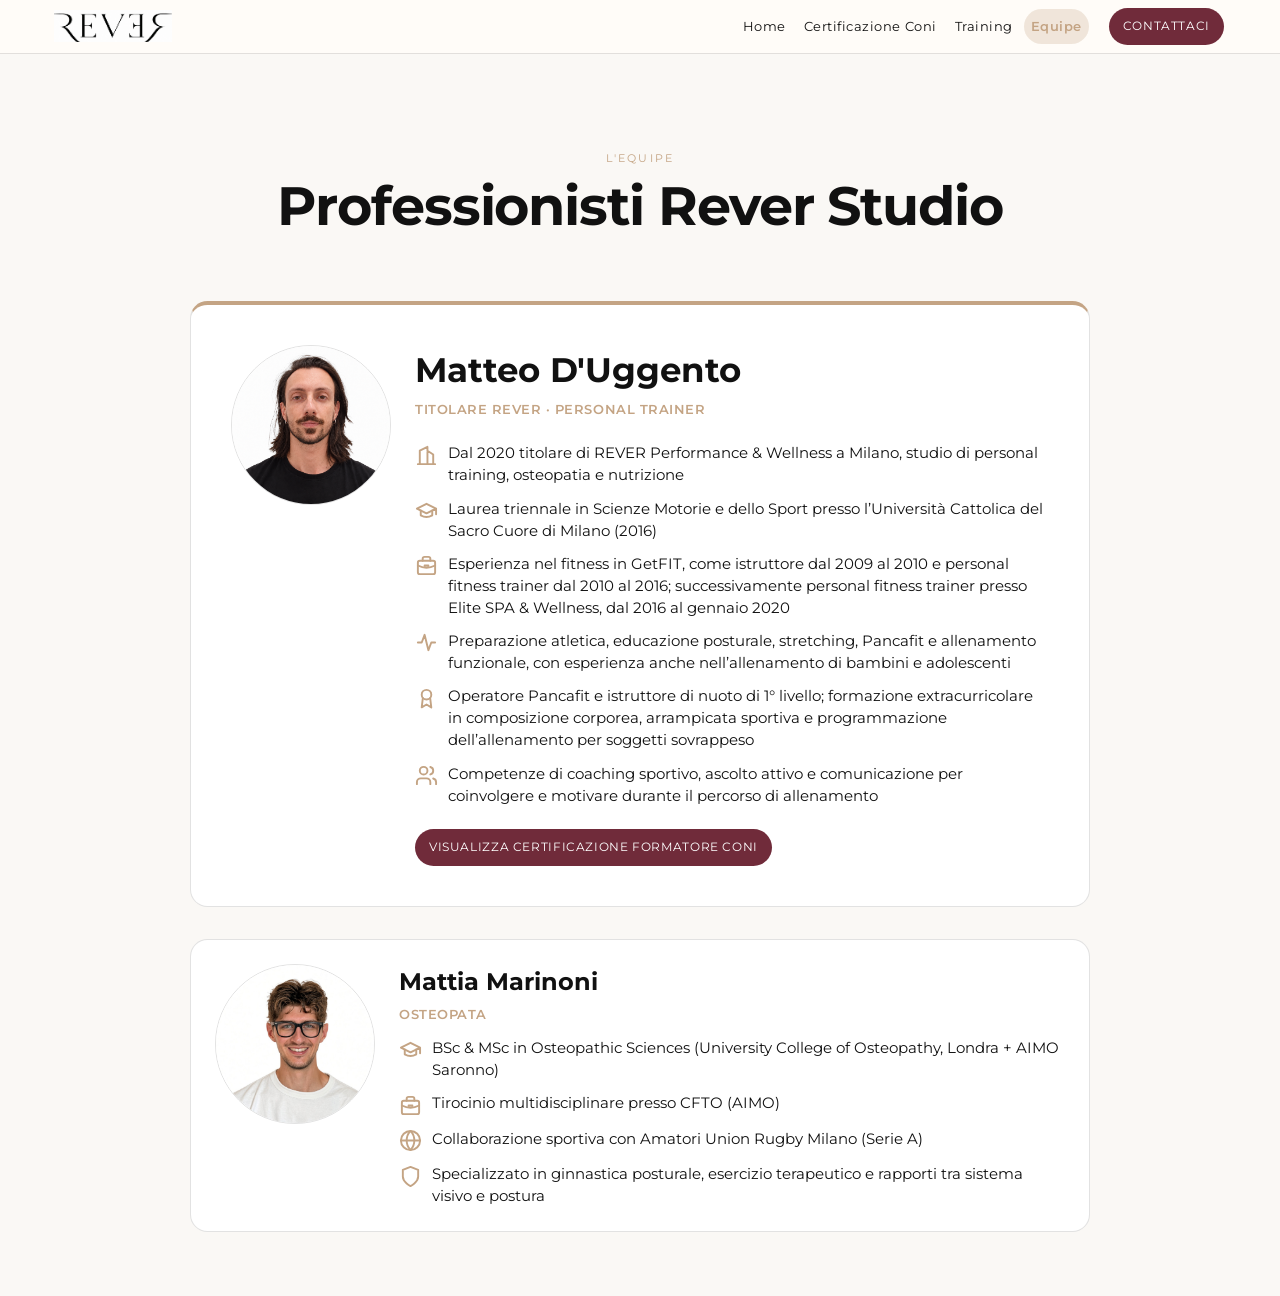
==== commit 310d0c09: "Ridisegna la home come ingresso alle aree dello studio e uniforma lo sfondo beige Co-Authored-By: Cl" ====
--- a/equipe.html
+++ b/equipe.html
@@ -24,7 +24,7 @@
         <a href="index.html#salute" hidden>Salute</a>
         <a href="index.html#beauty" hidden>Beauty</a>
         <a href="equipe.html" class="active" aria-current="page">Equipe</a>
-        <a href="index.html#approfondimenti">Approfondimenti</a>
+        <a href="index.html#approfondimenti" hidden>Approfondimenti</a>
       </nav>
       <div class="nav-actions">
         <a class="cta" href="https://wa.me/39XXXXXXXXXX" target="_blank" rel="noopener">Contattaci</a>
@@ -40,7 +40,7 @@
       <a href="index.html#salute" hidden>Salute</a>
       <a href="index.html#beauty" hidden>Beauty</a>
       <a href="equipe.html" class="active" aria-current="page">Equipe</a>
-      <a href="index.html#approfondimenti">Approfondimenti</a>
+      <a href="index.html#approfondimenti" hidden>Approfondimenti</a>
       <a class="cta" href="https://wa.me/39XXXXXXXXXX" target="_blank" rel="noopener">Contattaci</a>
     </nav>
   </header>
@@ -66,14 +66,14 @@
               <li><svg class="icon" aria-hidden="true" focusable="false" viewBox="0 0 24 24" width="20" height="20" fill="none" stroke="currentColor" stroke-width="2" stroke-linecap="round" stroke-linejoin="round"><circle cx="12" cy="8" r="5"/><path d="m8.2 11.3-1.2 10 5-3 5 3-1.2-10"/></svg><span>Operatore Pancafit e istruttore di nuoto di 1° livello; formazione extracurricolare in composizione corporea, arrampicata sportiva e programmazione dell’allenamento per soggetti sovrappeso</span></li>
               <li><svg class="icon" aria-hidden="true" focusable="false" viewBox="0 0 24 24" width="20" height="20" fill="none" stroke="currentColor" stroke-width="2" stroke-linecap="round" stroke-linejoin="round"><path d="M16 21v-2a4 4 0 0 0-4-4H6a4 4 0 0 0-4 4v2M22 21v-2a4 4 0 0 0-3-3.87"/><circle cx="9" cy="7" r="4"/><path d="M16 3.13a4 4 0 0 1 0 7.75"/></svg><span>Competenze di coaching sportivo, ascolto attivo e comunicazione per coinvolgere e motivare durante il percorso di allenamento</span></li>
             </ul>
-            <a class="cta member-document" href="documenti/matteo-duggento-diploma-asi.pdf" target="_blank" rel="noopener" data-pdf-viewer aria-haspopup="dialog">Visualizza certificazione formatore CONI</a>
+            <a class="cta member-document" href="documenti/matteo-duggento-diploma-asi.pdf" target="_blank" rel="noopener" data-pdf-viewer data-pdf-title="Certificazione formatore CONI" aria-haspopup="dialog">Visualizza certificazione formatore CONI</a>
           </div>
         </article>
 
         <article class="member">
           <span class="marinoni-frame"><img src="images/mattia-marinoni.jpg" alt="Mattia Marinoni" /></span>
           <div class="member-info">
-            <h2>Mattia Marinoni</h2>
+            <h2 id="mattia-name">Mattia Marinoni</h2>
             <p class="role">Osteopata</p>
             <ul class="cv-list">
               <li><svg class="icon" viewBox="0 0 24 24" width="20" height="20" fill="none" stroke="currentColor" stroke-width="2" stroke-linecap="round" stroke-linejoin="round"><path d="M22 10v6M2 10l10-5 10 5-10 5z"/><path d="M6 12v5c3 1.7 6 1.7 6 1.7s3 0 6-1.7v-5"/></svg> BSc & MSc in Osteopathic Sciences (University College of Osteopathy, Londra + AIMO Saronno)</li>
--- a/css/style.css
+++ b/css/style.css
@@ -147,7 +147,7 @@
   justify-content: center;
   text-align: center;
   padding: 6rem 16px 3rem;
-  background: var(--white);
+  background: var(--cream);
   color: var(--ink);
 }
 .hero-logo { width: min(420px, 80vw); height: auto; margin-bottom: 1.2rem; }
@@ -183,7 +183,7 @@
   .hero { min-height: 78vh; padding: 7rem 20px 4rem; }
 }
 
-.formazione { padding: 4rem 16px 3rem; background: var(--white); }
+.formazione { padding: 4rem 16px 3rem; background: var(--cream); }
 .formazione .container { max-width: 900px; margin: 0 auto; }
 .formazione h2 {
   font-family: "Montserrat", sans-serif;
@@ -204,7 +204,7 @@
 .formazione .punti strong { color: var(--black); }
 
 /* Pagina formazione */
-.page-hero { padding: 6rem 16px 2.5rem; text-align: center; background: var(--white); }
+.page-hero { padding: 6rem 16px 2.5rem; text-align: center; background: var(--cream); }
 .page-hero h1 { font-size: clamp(1.9rem, 6vw, 3.4rem); font-weight: 700; letter-spacing: -0.02em; }
 .programma { padding: 1.5rem 16px 4rem; background: var(--cream); }
 .programma .container { max-width: 1000px; margin: 0 auto; display: flex; flex-direction: column; gap: 2rem; }
@@ -251,7 +251,7 @@
   line-height: 1.45;
   color: var(--ink);
 }
-.teaser { padding: 3rem 16px; text-align: center; background: var(--white); }
+.teaser { padding: 3rem 16px; text-align: center; background: var(--cream); }
 .teaser .container { max-width: 720px; margin: 0 auto; }
 .teaser h2 { font-size: clamp(1.6rem, 5vw, 2.4rem); font-weight: 700; margin: 0.4rem 0 0.7rem; }
 .teaser .lead { margin-bottom: 1.4rem; }
@@ -430,7 +430,7 @@
 .course-trainer strong { display: block; font-size: 0.88rem; }
 .course-trainer:hover strong { color: var(--burgundy); text-decoration: underline; }
 .course-trainer:focus-visible { outline: 3px solid var(--burgundy); outline-offset: 4px; }
-#matteo-name { scroll-margin-top: 5rem; }
+#matteo-name, #mattia-name { scroll-margin-top: 5rem; }
 
 /* Pagina personal training */
 .training-page { background: var(--cream); }
@@ -449,13 +449,13 @@
 .training-coach:focus-visible, .training-profile-link:focus-visible { outline: 3px solid var(--burgundy); outline-offset: 4px; }
 .training-photo { border-radius: 1.3rem; overflow: hidden; background: #e8d5c4; }
 .training-photo img { display: block; width: 100%; height: auto; }
-.training-method { padding: clamp(3.5rem, 6vw, 6rem) 1rem; background: var(--white); }
+.training-method { padding: clamp(3.5rem, 6vw, 6rem) 1rem; background: var(--cream); }
 .training-container { max-width: 1200px; margin: 0 auto; }
 .training-section-heading { max-width: 730px; margin-bottom: 2rem; }
 .training-section-heading h2, .training-details h2 { font-size: clamp(2rem, 4vw, 3.4rem); letter-spacing: -0.035em; line-height: 1.1; }
 .training-section-heading > p:last-child { color: var(--muted); margin-top: 1rem; line-height: 1.7; }
 .training-disciplines { display: grid; grid-template-columns: repeat(3, minmax(0, 1fr)); gap: 1rem; }
-.training-disciplines article { border: 1px solid var(--line); border-radius: 1rem; background: var(--cream); padding: clamp(1.3rem, 2.5vw, 2rem); min-height: 235px; }
+.training-disciplines article { border: 1px solid var(--line); border-radius: 1rem; background: var(--white); padding: clamp(1.3rem, 2.5vw, 2rem); min-height: 235px; }
 .training-number { display: block; color: var(--brown); font-size: 0.75rem; font-weight: 700; letter-spacing: 0.12em; margin-bottom: 2rem; }
 .training-disciplines h3 { font-size: clamp(1.1rem, 1.7vw, 1.35rem); line-height: 1.25; margin-bottom: 0.8rem; }
 .training-disciplines p { color: var(--muted); font-size: 0.9rem; line-height: 1.6; }
@@ -508,10 +508,81 @@
 /* Visualizzatore PDF nella pagina. */
 .pdf-dialog { margin: auto; width: min(760px, 94vw); max-height: 92vh; max-height: 92dvh; padding: 0; border: 0; border-radius: 1rem; background: var(--cream); color: var(--ink); overflow: hidden; }
 .pdf-dialog[open] { display: flex; flex-direction: column; }
+.pdf-dialog:focus { outline: none; }
 .pdf-dialog::backdrop { background: rgba(0, 0, 0, 0.7); }
 .pdf-dialog-bar { display: flex; align-items: center; justify-content: space-between; gap: 1rem; padding: 0.7rem 0.8rem 0.7rem 1.1rem; border-bottom: 1px solid var(--line); }
 .pdf-dialog-title { font-size: 0.9rem; font-weight: 600; }
-.pdf-dialog-close { flex: none; width: 40px; height: 40px; border: 1px solid var(--line); border-radius: 50%; background: transparent; color: inherit; font-size: 1.4rem; line-height: 1; cursor: pointer; }
+.pdf-dialog-close { flex: none; width: 40px; height: 40px; border: 1px solid var(--line); border-radius: 50%; background: transparent; color: inherit; font-size: 1.4rem; line-height: 1; cursor: pointer; transition: background-color 0.2s var(--ease), border-color 0.2s var(--ease), color 0.2s var(--ease); }
+.pdf-dialog-close:hover { background: var(--burgundy); border-color: var(--burgundy); color: var(--white); }
+.pdf-dialog-close:active { background: var(--burgundy-dark); border-color: var(--burgundy-dark); color: var(--white); }
 .pdf-dialog-body { overflow-y: auto; min-height: 200px; overflow-anchor: none; }
 .pdf-dialog-body canvas { display: block; width: 100%; height: auto; }
 .pdf-dialog-status { padding: 2rem; text-align: center; }
+
+/* Schede dei professionisti nella pagina Training. */
+.training-coaches { display: flex; flex-wrap: wrap; gap: 0.75rem; margin-top: 2rem; }
+.training-coaches .training-coach { margin-top: 0; }
+.training-coach-marinoni img { object-position: 50% 0%; }
+
+/* Homepage: porta d'ingresso alle aree dello studio. */
+.home { background: var(--cream); }
+.home-container { max-width: 1200px; margin: 0 auto; }
+.home-section { padding: clamp(3.5rem, 6vw, 6rem) 1rem; scroll-margin-top: 4rem; }
+.home-heading { margin-bottom: 2rem; }
+.home h2 { font-size: clamp(2rem, 4vw, 3.4rem); font-weight: 700; letter-spacing: -0.035em; line-height: 1.1; }
+.home-hero { display: grid; grid-template-columns: minmax(0, 1.05fr) minmax(0, 0.95fr); gap: clamp(2rem, 6vw, 5rem); align-items: center; max-width: 1232px; margin: 0 auto; padding: clamp(3rem, 6vw, 5.5rem) 1rem; }
+.home-hero h1 { font-size: clamp(2.1rem, 4.9vw, 4.6rem); font-weight: 700; letter-spacing: -0.045em; line-height: 1.02; }
+.home-hero h1 span { display: block; }
+.home-lead { max-width: 34rem; margin-top: 1.5rem; color: var(--muted); font-size: 1.05rem; line-height: 1.7; }
+.home-actions { display: flex; flex-wrap: wrap; align-items: center; gap: 1.2rem; margin-top: 2rem; }
+.home-secondary { color: var(--burgundy); font-size: 0.9rem; font-weight: 600; }
+.home-secondary:hover { text-decoration: underline; }
+.home-hero-photo { overflow: hidden; border-radius: 1.25rem; background: var(--black); aspect-ratio: 4 / 4.4; }
+.home-hero-photo img { display: block; width: 100%; height: 100%; object-fit: cover; }
+.home-areas-section { background: var(--cream); }
+.home-doors { display: grid; grid-template-columns: minmax(0, 1.15fr) minmax(0, 1fr); gap: 1rem; }
+.home-door { display: flex; flex-direction: column; min-height: 230px; padding: clamp(1.4rem, 3vw, 2.4rem); border: 1px solid var(--line); border-radius: 1rem; background: var(--white); color: var(--ink); scroll-margin-top: 5rem; transition: border-color 0.2s var(--ease), box-shadow 0.2s var(--ease), background-color 0.2s var(--ease); }
+a.home-door:hover { border-color: var(--burgundy); box-shadow: 0 4px 16px rgba(17, 17, 17, 0.06); }
+.home-door h3 { font-size: clamp(1.5rem, 2.6vw, 2.2rem); font-weight: 700; letter-spacing: -0.03em; line-height: 1.15; margin-bottom: 0.7rem; }
+.home-door p { max-width: 32rem; color: var(--muted); line-height: 1.65; margin-bottom: 1.4rem; }
+.home-more { margin-top: auto; color: var(--burgundy); font-size: 0.88rem; font-weight: 600; }
+a.home-door:hover .home-more, .home-person:hover .home-more { text-decoration: underline; }
+.home-door-featured { grid-row: span 2; background: var(--burgundy); border-color: var(--burgundy); color: var(--white); }
+a.home-door-featured:hover { background: var(--burgundy-dark); border-color: var(--burgundy-dark); }
+.home-door-featured p { color: rgba(255, 255, 255, 0.88); font-size: 1.05rem; }
+.home-door-featured h3 { font-size: clamp(2rem, 4vw, 3.4rem); }
+.home-door-featured .home-more { color: var(--white); }
+.home-badge { align-self: flex-start; margin-bottom: clamp(2rem, 6vw, 4.5rem); padding: 0.4rem 0.8rem; border-radius: 999px; background: var(--white); color: var(--burgundy); font-size: 0.72rem; font-weight: 700; letter-spacing: 0.08em; text-transform: uppercase; }
+.home-facts { display: flex; flex-wrap: wrap; gap: 0.5rem; margin: 0 0 2rem; padding: 0; list-style: none; }
+.home-facts li { padding: 0.35rem 0.75rem; border: 1px solid rgba(255, 255, 255, 0.4); border-radius: 999px; font-size: 0.82rem; }
+.home-door-soon { min-height: 0; border-style: dashed; border-color: rgba(17, 17, 17, 0.25); background: transparent; }
+.home-door-soon h3 { font-size: clamp(1.15rem, 1.8vw, 1.4rem); letter-spacing: -0.01em; }
+.home-door-soon p { margin-bottom: 0; }
+.home-soon-label { margin-bottom: 0.7rem; color: var(--muted); font-size: 0.7rem; font-weight: 600; letter-spacing: 0.18em; text-transform: uppercase; }
+.home-team-layout { display: grid; grid-template-columns: minmax(0, 1fr) minmax(0, 1fr); gap: clamp(2rem, 7vw, 6rem); align-items: center; }
+.home-team-lead { margin: 1.2rem 0 1.4rem; color: var(--muted); font-size: 1.05rem; line-height: 1.7; }
+.home-people { display: grid; gap: 1rem; }
+.home-person { display: flex; align-items: center; gap: clamp(1rem, 2.5vw, 1.6rem); padding: clamp(1rem, 2vw, 1.4rem); border: 1px solid var(--line); border-radius: 1rem; background: var(--white); color: var(--ink); transition: border-color 0.2s var(--ease); }
+.home-person:hover { border-color: var(--burgundy); }
+.home-person img { flex: none; width: clamp(84px, 9vw, 116px); height: clamp(84px, 9vw, 116px); border-radius: 50%; object-fit: cover; }
+.home-person-matteo { object-position: 50% 35%; }
+.home-person-mattia { object-position: 50% 0%; }
+.home-person strong, .home-person small { display: block; }
+.home-person strong { font-size: clamp(1.05rem, 1.8vw, 1.35rem); }
+.home-person small { margin: 0.25rem 0 0.7rem; color: var(--muted); font-size: 0.82rem; }
+.home-contact { background: var(--cream); text-align: center; }
+.home-contact p { margin: 1rem 0 1.8rem; color: var(--muted); font-size: 1.05rem; line-height: 1.7; }
+.home-footer { padding: 2.5rem 1rem; border-top: 1px solid var(--line); background: var(--cream); }
+.home-footer-layout { display: flex; flex-wrap: wrap; align-items: center; justify-content: space-between; gap: 1.5rem; }
+.home-footer p { margin-top: 0.6rem; color: var(--muted); font-size: 0.82rem; }
+.home-footer nav { display: flex; flex-wrap: wrap; gap: 0.5rem 1.5rem; font-size: 0.85rem; font-weight: 500; }
+.home-footer nav a:hover { color: var(--burgundy); }
+.home-secondary:focus-visible, a.home-door:focus-visible, .home-person:focus-visible, .home-footer a:focus-visible { outline: 3px solid var(--burgundy); outline-offset: 4px; }
+@media (max-width: 860px) {
+  .home-hero, .home-doors, .home-team-layout { grid-template-columns: minmax(0, 1fr); }
+  .home-hero h1 { font-size: clamp(2.1rem, 9.4vw, 4.4rem); }
+  .home-hero-photo { aspect-ratio: 4 / 3; }
+  .home-door { min-height: 0; }
+  .home-door-featured { grid-row: auto; }
+  .home-badge { margin-bottom: 1.6rem; }
+}
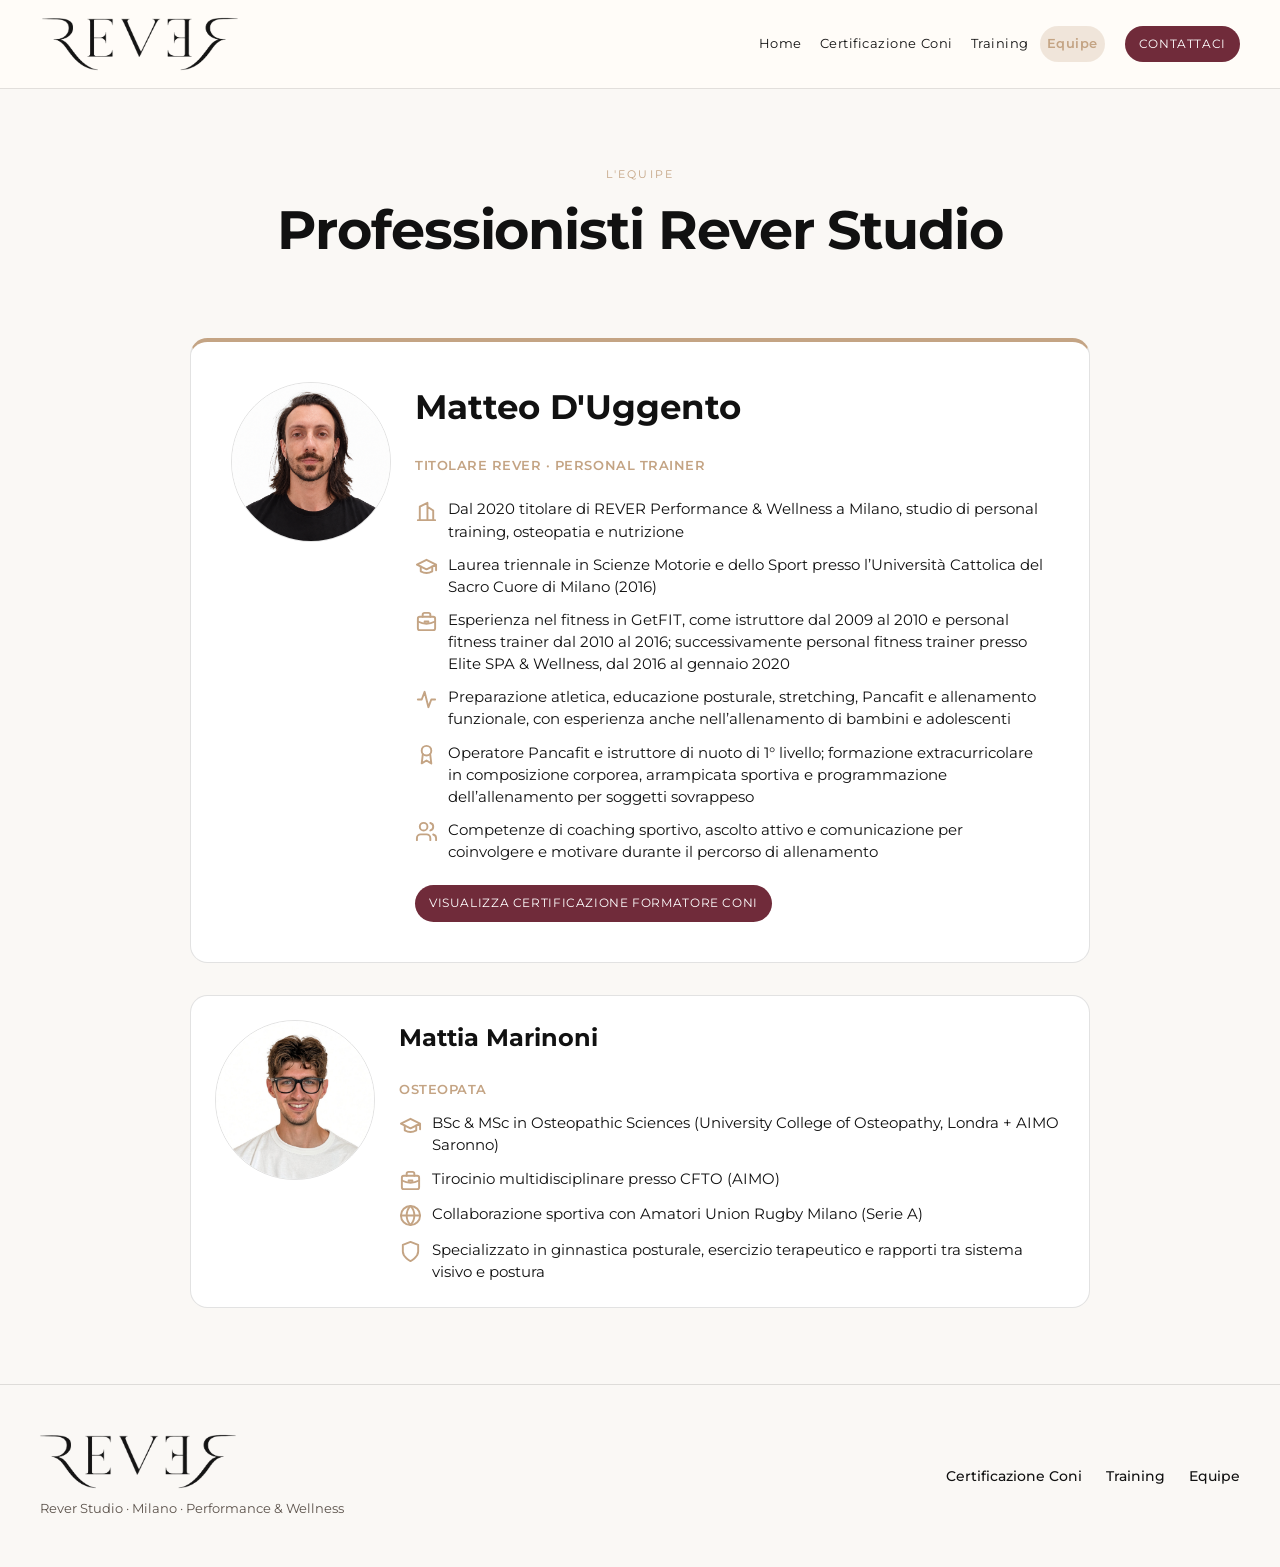
==== commit 327b6858: "Rinnova grafica e spaziature del sito - Nuovo logo con sfondo trasparente, header più alto e allinea" ====
--- a/equipe.html
+++ b/equipe.html
@@ -15,7 +15,7 @@
   <header class="nav">
     <div class="nav-bar">
       <a class="brand" href="index.html">
-        <span class="brand-logo" role="img" aria-label="Rever"><img src="images/rever-wordmark.png" alt="" /></span>
+        <span class="brand-logo" role="img" aria-label="Rever"><img src="images/rever-logo.png" alt="" /></span>
       </a>
       <nav class="nav-links" aria-label="Principale">
         <a href="index.html">Home</a>
@@ -86,6 +86,19 @@
       </div>
     </section>
   </main>
+  <footer class="home-footer">
+    <div class="home-container home-footer-layout">
+      <div class="home-footer-brand">
+        <span class="brand-logo" role="img" aria-label="Rever"><img src="images/rever-logo.png" alt="" /></span>
+        <p>Rever Studio · Milano · Performance &amp; Wellness</p>
+      </div>
+      <nav aria-label="Footer">
+        <a href="formazione.html">Certificazione Coni</a>
+        <a href="training.html">Training</a>
+        <a href="equipe.html">Equipe</a>
+      </nav>
+    </div>
+  </footer>
   <script src="js/main.js"></script>
 </body>
 </html>
--- a/css/style.css
+++ b/css/style.css
@@ -37,12 +37,12 @@
   backdrop-filter: blur(12px);
 }
 .nav-bar {
-  max-width: 1200px;
+  max-width: 1232px;
   margin: 0 auto;
   display: flex;
   align-items: center;
   gap: 12px;
-  padding: 10px 20px;
+  padding: 16px 16px;
   background: transparent;
   border: none;
   border-radius: 0;
@@ -84,7 +84,13 @@
   letter-spacing: 0.04em;
   border-radius: 999px;
 }
-.nav-links a:hover { background: rgba(196, 164, 132, 0.25); color: var(--brown); }
+/* Voci dell'header: stessa forma a pillola del pulsante CTA in hover, click (active/focus) e pagina attiva. */
+.nav-links a, .nav-mobile a:not(.cta) { border-radius: 999px; transition: background-color 0.2s var(--ease), color 0.2s var(--ease); }
+.nav-links a:hover, .nav-mobile a:not(.cta):hover { background: rgba(196, 164, 132, 0.25); color: var(--brown); }
+.nav-links a:active, .nav-mobile a:not(.cta):active { background: rgba(196, 164, 132, 0.4); color: var(--brown); }
+.nav-links a:focus-visible, .nav-mobile a:focus-visible, .nav .cta:focus-visible, .nav-toggle:focus-visible, .brand:focus-visible { outline: 2px solid var(--burgundy); outline-offset: 2px; }
+.brand:focus-visible { border-radius: 999px; }
+.nav-links a:focus:not(:focus-visible), .nav-mobile a:focus:not(:focus-visible) { outline: none; }
 
 .nav-actions { display: flex; align-items: center; gap: 6px; margin-left: auto; flex-shrink: 0; }
 .nav-links + .nav-actions { margin-left: 0; }
@@ -179,7 +185,7 @@
   .brand-logo { height: 32px; }
   .brand-text { font-size: 0.92rem; }
   .nav { padding: 0; }
-  .nav-bar { padding: 8px 16px 8px 14px; gap: 20px; }
+  .nav-bar { padding: 16px 16px; gap: 20px; }
   .hero { min-height: 78vh; padding: 7rem 20px 4rem; }
 }
 
@@ -294,7 +300,7 @@
     margin-bottom: 0.5rem;
   }
   .member-info h2 { font-size: 1.4rem; }
-  .nav-bar { gap: 8px; padding: 6px 10px; }
+  .nav-bar { gap: 8px; padding: 14px 16px; }
   .brand-text { font-size: 0.75rem; }
   .cta { padding: 8px 12px; font-size: 0.72rem; }
   .page-hero { padding: 5rem 16px 2rem; }
@@ -370,13 +376,13 @@
 .member-document { margin-top: 1.4rem; }
 .member-owner .eyebrow { color: var(--muted); font-size: 0.7rem; }
 
-/* Logo originale, inquadrato senza alterarne il disegno. */
-.brand-logo, .hero-logo { position: relative; overflow: hidden; display: block; aspect-ratio: 3.7 / 1; }
-.brand-logo { width: 96px; height: auto; }
+/* Logo con sfondo trasparente, mostrato per intero. */
+.brand-logo, .hero-logo { display: block; aspect-ratio: 1181 / 331; }
+.brand-logo { width: 150px; height: auto; }
 .hero-logo { width: min(420px, 80vw); height: auto; }
-.brand-logo img, .hero-logo img { position: absolute; width: 150%; max-width: none; height: auto; left: 50%; top: 50%; transform: translate(-50%, -50%); }
+.brand-logo img, .hero-logo img { display: block; width: 100%; height: auto; }
 .modulo .ore { width: 30px; height: 30px; padding: 0; justify-content: center; border-radius: 50%; }
-@media (min-width: 980px) { .brand-logo { width: 118px; height: auto; } }
+@media (min-width: 980px) { .brand-logo { width: 200px; height: auto; } }
 
 .member .matteo-portrait { object-position: 50% 35%; }
 
@@ -460,6 +466,7 @@
 .training-disciplines h3 { font-size: clamp(1.1rem, 1.7vw, 1.35rem); line-height: 1.25; margin-bottom: 0.8rem; }
 .training-disciplines p { color: var(--muted); font-size: 0.9rem; line-height: 1.6; }
 .training-details { padding: clamp(3.5rem, 6vw, 6rem) 1rem; }
+.training-integrated { padding: clamp(1rem, 2vw, 2rem) 1rem clamp(3.5rem, 6vw, 6rem); }
 .training-details-layout { display: grid; grid-template-columns: 1fr 1fr; gap: clamp(2rem, 7vw, 6rem); }
 .training-details-layout > div:last-child p { color: var(--muted); line-height: 1.75; margin-bottom: 1rem; }
 .training-profile-link { display: inline-block; margin-top: 0.5rem; font-size: 0.9rem; }
@@ -474,7 +481,7 @@
 
 /* Pagina certificazione: gerarchia visiva condivisa con Training. */
 .cert-page { background: var(--cream); }
-.cert-intro { max-width: 1440px; margin: 0 auto; padding: clamp(3rem, 6vw, 5rem) clamp(1rem, 4vw, 4rem); display: grid; grid-template-columns: 1fr 0.9fr; gap: clamp(2rem, 5vw, 5rem); align-items: center; }
+.cert-intro { max-width: 1440px; margin: 0 auto; padding: clamp(3rem, 6vw, 5rem) clamp(1rem, 4vw, 4rem); display: grid; grid-template-columns: minmax(0, 1fr); gap: clamp(2rem, 5vw, 5rem); align-items: center; }
 .cert-intro-copy { max-width: 660px; }
 .cert-intro h1 { font-size: clamp(2.7rem, 5.5vw, 5.2rem); font-weight: 700; letter-spacing: -0.045em; line-height: 1.05; }
 .cert-intro h1 span { display: block; }
@@ -493,8 +500,8 @@
 .cert-cover-main strong span { font-size: 0.38em; vertical-align: top; letter-spacing: 0; }
 .cert-cover-main p { margin-top: 1.2rem; font-size: 1.1rem; line-height: 1.4; }
 .cert-cover-footer { display: flex; justify-content: space-between; gap: 1rem; border-top: 1px solid rgba(17,17,17,.25); padding-top: 1rem; }
-.cert-page .programma { padding: clamp(2rem, 4vw, 4rem) 1rem 5rem; scroll-margin-top: 5rem; }
-.cert-page .programma .container { gap: 2rem; }
+.cert-page .programma { max-width: 1440px; margin: 0 auto; padding: clamp(2rem, 4vw, 4rem) clamp(1rem, 4vw, 4rem) 5rem; scroll-margin-top: 7rem; }
+.cert-page .programma .container { max-width: none; gap: 2rem; }
 .cert-chapters-heading { max-width: 730px; margin-top: 1.5rem; }
 .cert-chapters-heading h2 { font-size: clamp(2rem, 4vw, 3.4rem); letter-spacing: -0.035em; line-height: 1.1; }
 .cert-chapters-heading > p:last-child { color: var(--muted); margin-top: 1rem; line-height: 1.7; }
@@ -522,29 +529,24 @@
 /* Schede dei professionisti nella pagina Training. */
 .training-coaches { display: flex; flex-wrap: wrap; gap: 0.75rem; margin-top: 2rem; }
 .training-coaches .training-coach { margin-top: 0; }
-.training-coach-marinoni img { object-position: 50% 0%; }
 
 /* Homepage: porta d'ingresso alle aree dello studio. */
 .home { background: var(--cream); }
 .home-container { max-width: 1200px; margin: 0 auto; }
-.home-section { padding: clamp(3.5rem, 6vw, 6rem) 1rem; scroll-margin-top: 4rem; }
-.home-heading { margin-bottom: 2rem; }
+.home .eyebrow { margin-bottom: 1rem; }
+.home-section { padding: clamp(3rem, 6vw, 5rem) 1rem; scroll-margin-top: 6rem; }
 .home h2 { font-size: clamp(2rem, 4vw, 3.4rem); font-weight: 700; letter-spacing: -0.035em; line-height: 1.1; }
-.home-hero { display: grid; grid-template-columns: minmax(0, 1.05fr) minmax(0, 0.95fr); gap: clamp(2rem, 6vw, 5rem); align-items: center; max-width: 1232px; margin: 0 auto; padding: clamp(3rem, 6vw, 5.5rem) 1rem; }
+.home-hero { display: grid; grid-template-columns: minmax(0, 1fr); gap: clamp(2rem, 6vw, 5rem); align-items: center; max-width: 1232px; margin: 0 auto; padding: clamp(3.5rem, 8vw, 6.5rem) 1rem clamp(3rem, 6vw, 5rem); }
 .home-hero h1 { font-size: clamp(2.1rem, 4.9vw, 4.6rem); font-weight: 700; letter-spacing: -0.045em; line-height: 1.02; }
-.home-hero h1 span { display: block; }
 .home-lead { max-width: 34rem; margin-top: 1.5rem; color: var(--muted); font-size: 1.05rem; line-height: 1.7; }
-.home-actions { display: flex; flex-wrap: wrap; align-items: center; gap: 1.2rem; margin-top: 2rem; }
 .home-secondary { color: var(--burgundy); font-size: 0.9rem; font-weight: 600; }
 .home-secondary:hover { text-decoration: underline; }
-.home-hero-photo { overflow: hidden; border-radius: 1.25rem; background: var(--black); aspect-ratio: 4 / 4.4; }
-.home-hero-photo img { display: block; width: 100%; height: 100%; object-fit: cover; }
 .home-areas-section { background: var(--cream); }
-.home-doors { display: grid; grid-template-columns: minmax(0, 1.15fr) minmax(0, 1fr); gap: 1rem; }
-.home-door { display: flex; flex-direction: column; min-height: 230px; padding: clamp(1.4rem, 3vw, 2.4rem); border: 1px solid var(--line); border-radius: 1rem; background: var(--white); color: var(--ink); scroll-margin-top: 5rem; transition: border-color 0.2s var(--ease), box-shadow 0.2s var(--ease), background-color 0.2s var(--ease); }
+.home-doors { display: grid; grid-template-columns: minmax(0, 1.15fr) minmax(0, 1fr); gap: 1.25rem; }
+.home-door { display: flex; flex-direction: column; min-height: 230px; padding: clamp(1.4rem, 3vw, 2.4rem); border: 1px solid var(--line); border-radius: 1rem; background: transparent; color: var(--ink); scroll-margin-top: 7rem; transition: border-color 0.2s var(--ease), box-shadow 0.2s var(--ease), background-color 0.2s var(--ease); }
 a.home-door:hover { border-color: var(--burgundy); box-shadow: 0 4px 16px rgba(17, 17, 17, 0.06); }
-.home-door h3 { font-size: clamp(1.5rem, 2.6vw, 2.2rem); font-weight: 700; letter-spacing: -0.03em; line-height: 1.15; margin-bottom: 0.7rem; }
-.home-door p { max-width: 32rem; color: var(--muted); line-height: 1.65; margin-bottom: 1.4rem; }
+.home-door h3 { font-size: clamp(1.5rem, 2.6vw, 2.2rem); font-weight: 700; letter-spacing: -0.03em; line-height: 1.15; margin-bottom: 0.75rem; }
+.home-door p { max-width: 32rem; color: var(--muted); line-height: 1.65; margin-bottom: 1.5rem; }
 .home-more { margin-top: auto; color: var(--burgundy); font-size: 0.88rem; font-weight: 600; }
 a.home-door:hover .home-more, .home-person:hover .home-more { text-decoration: underline; }
 .home-door-featured { grid-row: span 2; background: var(--burgundy); border-color: var(--burgundy); color: var(--white); }
@@ -552,7 +554,6 @@
 .home-door-featured p { color: rgba(255, 255, 255, 0.88); font-size: 1.05rem; }
 .home-door-featured h3 { font-size: clamp(2rem, 4vw, 3.4rem); }
 .home-door-featured .home-more { color: var(--white); }
-.home-badge { align-self: flex-start; margin-bottom: clamp(2rem, 6vw, 4.5rem); padding: 0.4rem 0.8rem; border-radius: 999px; background: var(--white); color: var(--burgundy); font-size: 0.72rem; font-weight: 700; letter-spacing: 0.08em; text-transform: uppercase; }
 .home-facts { display: flex; flex-wrap: wrap; gap: 0.5rem; margin: 0 0 2rem; padding: 0; list-style: none; }
 .home-facts li { padding: 0.35rem 0.75rem; border: 1px solid rgba(255, 255, 255, 0.4); border-radius: 999px; font-size: 0.82rem; }
 .home-door-soon { min-height: 0; border-style: dashed; border-color: rgba(17, 17, 17, 0.25); background: transparent; }
@@ -560,8 +561,8 @@
 .home-door-soon p { margin-bottom: 0; }
 .home-soon-label { margin-bottom: 0.7rem; color: var(--muted); font-size: 0.7rem; font-weight: 600; letter-spacing: 0.18em; text-transform: uppercase; }
 .home-team-layout { display: grid; grid-template-columns: minmax(0, 1fr) minmax(0, 1fr); gap: clamp(2rem, 7vw, 6rem); align-items: center; }
-.home-team-lead { margin: 1.2rem 0 1.4rem; color: var(--muted); font-size: 1.05rem; line-height: 1.7; }
-.home-people { display: grid; gap: 1rem; }
+.home-team-lead { margin: 1.5rem 0 2rem; color: var(--muted); font-size: 1.05rem; line-height: 1.7; }
+.home-people { display: grid; gap: 1.25rem; }
 .home-person { display: flex; align-items: center; gap: clamp(1rem, 2.5vw, 1.6rem); padding: clamp(1rem, 2vw, 1.4rem); border: 1px solid var(--line); border-radius: 1rem; background: var(--white); color: var(--ink); transition: border-color 0.2s var(--ease); }
 .home-person:hover { border-color: var(--burgundy); }
 .home-person img { flex: none; width: clamp(84px, 9vw, 116px); height: clamp(84px, 9vw, 116px); border-radius: 50%; object-fit: cover; }
@@ -571,9 +572,11 @@
 .home-person strong { font-size: clamp(1.05rem, 1.8vw, 1.35rem); }
 .home-person small { margin: 0.25rem 0 0.7rem; color: var(--muted); font-size: 0.82rem; }
 .home-contact { background: var(--cream); text-align: center; }
-.home-contact p { margin: 1rem 0 1.8rem; color: var(--muted); font-size: 1.05rem; line-height: 1.7; }
-.home-footer { padding: 2.5rem 1rem; border-top: 1px solid var(--line); background: var(--cream); }
+.home-contact p { margin: 1.25rem 0 2rem; color: var(--muted); font-size: 1.05rem; line-height: 1.7; }
+.home-footer { padding: 3rem 1rem; border-top: 1px solid var(--line); background: var(--cream); }
 .home-footer-layout { display: flex; flex-wrap: wrap; align-items: center; justify-content: space-between; gap: 1.5rem; }
+.home-footer-brand { display: flex; flex-direction: column; align-items: flex-start; text-align: left; }
+.home-footer-brand .brand-logo { margin-left: -2px; }
 .home-footer p { margin-top: 0.6rem; color: var(--muted); font-size: 0.82rem; }
 .home-footer nav { display: flex; flex-wrap: wrap; gap: 0.5rem 1.5rem; font-size: 0.85rem; font-weight: 500; }
 .home-footer nav a:hover { color: var(--burgundy); }
@@ -581,8 +584,38 @@
 @media (max-width: 860px) {
   .home-hero, .home-doors, .home-team-layout { grid-template-columns: minmax(0, 1fr); }
   .home-hero h1 { font-size: clamp(2.1rem, 9.4vw, 4.4rem); }
-  .home-hero-photo { aspect-ratio: 4 / 3; }
   .home-door { min-height: 0; }
   .home-door-featured { grid-row: auto; }
-  .home-badge { margin-bottom: 1.6rem; }
-}
+}
+
+/* Training: titolo su foto della sala, con velo scuro per il contrasto. */
+.training-intro { grid-template-columns: minmax(0, 1fr); min-height: clamp(520px, 78vh, 760px); margin: clamp(0.75rem, 2vw, 1.5rem) auto 0; width: calc(100% - 2 * clamp(1rem, 4vw, 4rem)); max-width: calc(1440px - 2 * clamp(1rem, 4vw, 4rem)); padding: clamp(2.5rem, 6vw, 5rem); border-radius: 1.3rem; overflow: hidden; color: var(--white); background: linear-gradient(90deg, rgba(17, 17, 17, 0.9) 0%, rgba(17, 17, 17, 0.72) 50%, rgba(17, 17, 17, 0.45) 100%), url("../images/reverstudio-sala.webp") center 40% / cover no-repeat; }
+.training-intro .eyebrow { color: #e8d5c4; }
+.training-intro h1, .training-intro h1 span { color: var(--white); }
+.training-intro .training-lead { color: rgba(255, 255, 255, 0.86); }
+.training-intro .training-coach { border-color: transparent; color: var(--ink); }
+@media (max-width: 860px) {
+  .training-intro { padding: 2.5rem 1.5rem; background: linear-gradient(180deg, rgba(17, 17, 17, 0.68) 0%, rgba(17, 17, 17, 0.88) 100%), url("../images/reverstudio-sala.webp") center / cover no-repeat; align-items: end; }
+}
+
+/* Home: titolo su foto della sala, stesso velo scuro della pagina Training. */
+.home-hero { align-content: stretch; align-items: stretch; width: calc(100% - 2rem); max-width: 1200px; min-height: clamp(460px, 68vh, 680px); margin: clamp(0.75rem, 2vw, 1.5rem) auto 0; padding: clamp(2.5rem, 6vw, 5rem); border-radius: 1.3rem; overflow: hidden; color: var(--white); background: linear-gradient(90deg, rgba(17, 17, 17, 0.94) 0%, rgba(17, 17, 17, 0.82) 50%, rgba(17, 17, 17, 0.62) 100%), url("../images/reverstudio-sala.webp") center 40% / cover no-repeat; }
+.home-hero .eyebrow { color: #e8d5c4; }
+.home-hero h1 { color: var(--white); }
+.home-hero .home-lead { color: rgba(255, 255, 255, 0.86); }
+@media (max-width: 860px) {
+  .home-hero { padding: 3rem 1.5rem; align-content: stretch; align-items: stretch; background: linear-gradient(180deg, rgba(17, 17, 17, 0.92) 0%, rgba(17, 17, 17, 0.68) 50%, rgba(17, 17, 17, 0.92) 100%), url("../images/reverstudio-sala.webp") center / cover no-repeat; }
+}
+.home-hero-copy { display: flex; flex-direction: column; height: 100%; }
+.home-hero .home-lead { margin-top: auto; padding-top: 2rem; }
+
+/* Ritmo verticale unico per tutte le pagine: ogni sezione ha lo stesso padding sopra e sotto. */
+:root { --section-y: clamp(3rem, 6vw, 5rem); }
+.home-section, .training-method, .training-integrated, .training-details, .cert-intro, .cert-page .programma, .equipe { padding-top: var(--section-y); padding-bottom: var(--section-y); }
+.home-hero, .training-intro { margin-bottom: var(--section-y); }
+.home-hero + .home-section, .training-intro + .training-method { padding-top: 0; }
+.page-hero { padding: var(--section-y) 16px 0; }
+.page-hero + .equipe { padding-top: var(--section-y); }
+/* Spaziatura interna uniforme: etichetta → titolo 1rem, titolo → paragrafo 1.5rem. */
+main .eyebrow { margin-bottom: 1rem; }
+main :is(h1, h2) + p:not(#_) { margin-top: 1.5rem; }
